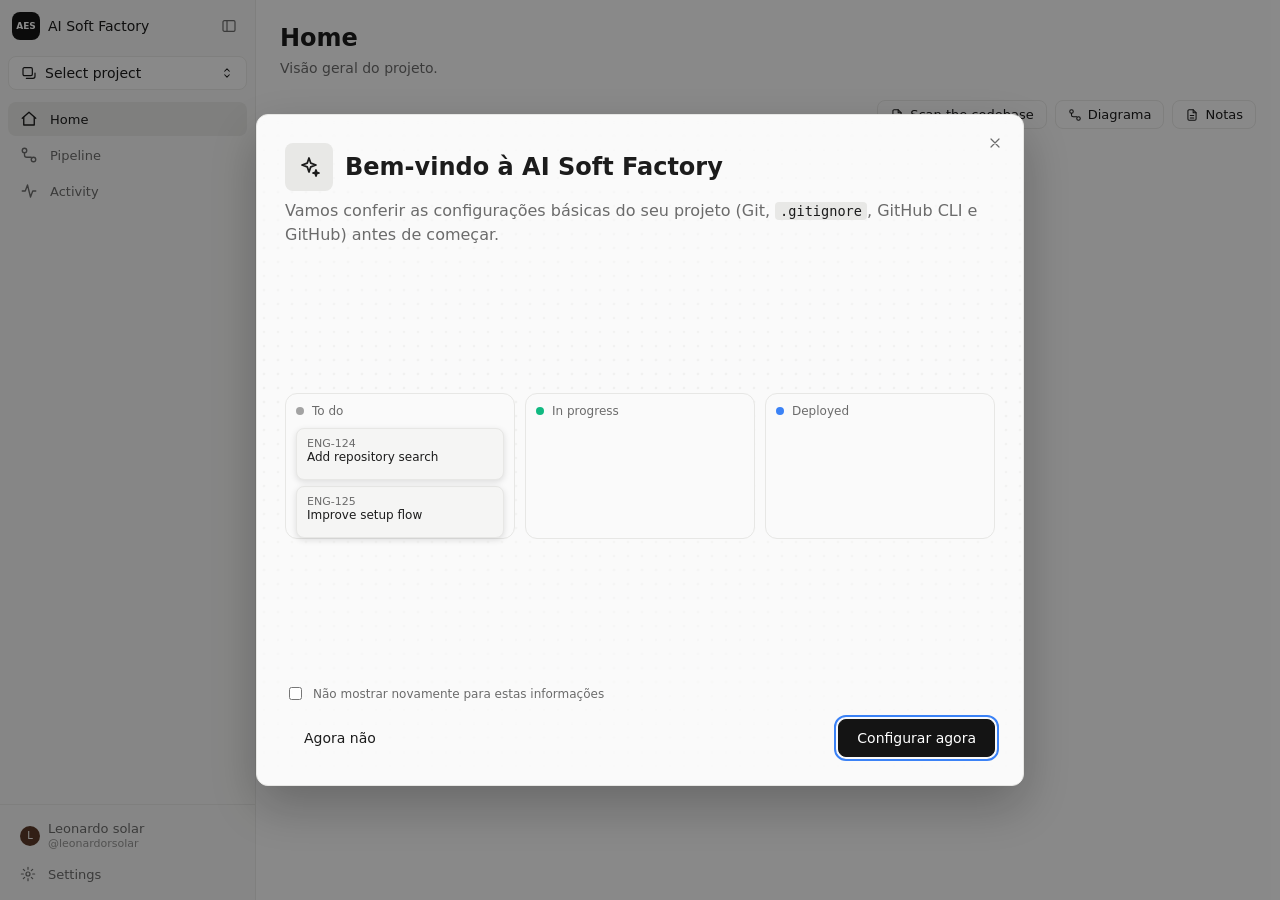
==== index.html @ b83cae45 "Initial commit: aes-factory-view v1 Co-Authored-By: Claude Sonnet 5.5 <noreply@anthropic.com>" ====
<!doctype html>
<html lang="pt-BR">
  <head>
    <meta charset="UTF-8" />
    <meta name="viewport" content="width=device-width, initial-scale=1" />
    <title>AI Soft Factory</title>
    <link rel="stylesheet" href="css/tokens.css" />
    <link rel="stylesheet" href="css/base.css" />
    <link rel="stylesheet" href="css/layout.css" />
    <link rel="stylesheet" href="css/sidebar.css" />
    <link rel="stylesheet" href="css/pages.css" />
    <link rel="stylesheet" href="css/onboarding.css" />
    <link rel="stylesheet" href="css/cycles.css" />
    <!-- Aplica o tema salvo antes de desenhar a página (evita piscar) -->
    <script src="js/theme.js"></script>
  </head>
  <body>
    <!-- Ícones: definidos uma vez aqui e usados com <use href="#i-nome"> -->
    <svg width="0" height="0" style="position:absolute" aria-hidden="true">
      <defs>
        <symbol id="i-home" viewBox="0 0 24 24"><path d="M3 11l9-8 9 8"/><path d="M5 10v10h14V10"/></symbol>
        <symbol id="i-work" viewBox="0 0 24 24"><rect x="3" y="3" width="7" height="7" rx="1"/><rect x="14" y="3" width="7" height="7" rx="1"/><rect x="3" y="14" width="7" height="7" rx="1"/><rect x="14" y="14" width="7" height="7" rx="1"/></symbol>
        <symbol id="i-supervisor" viewBox="0 0 24 24"><path d="M12 3l8 3v6c0 5-3.5 8-8 9-4.5-1-8-4-8-9V6z"/><path d="M9 12l2 2 4-4"/></symbol>
        <symbol id="i-pipeline" viewBox="0 0 24 24"><circle cx="6" cy="6" r="3"/><circle cx="18" cy="18" r="3"/><path d="M6 9v3a3 3 0 003 3h6"/></symbol>
        <symbol id="i-activity" viewBox="0 0 24 24"><path d="M3 12h4l3-8 4 16 3-8h4"/></symbol>
        <symbol id="i-status" viewBox="0 0 24 24"><rect x="3" y="4" width="18" height="7" rx="2"/><rect x="3" y="13" width="18" height="7" rx="2"/></symbol>
        <symbol id="i-settings" viewBox="0 0 24 24"><circle cx="12" cy="12" r="3"/><path d="M12 2v3M12 19v3M2 12h3M19 12h3M5 5l2 2M17 17l2 2M19 5l-2 2M7 17l-2 2"/></symbol>
        <symbol id="i-monitor" viewBox="0 0 24 24"><rect x="3" y="4" width="18" height="12" rx="2"/><path d="M8 20h8M12 16v4"/></symbol>
        <symbol id="i-sun" viewBox="0 0 24 24"><circle cx="12" cy="12" r="4"/><path d="M12 2v2M12 20v2M2 12h2M20 12h2M5 5l1.5 1.5M17.5 17.5L19 19M19 5l-1.5 1.5M6.5 17.5L5 19"/></symbol>
        <symbol id="i-moon" viewBox="0 0 24 24"><path d="M21 12.8A9 9 0 1111.2 3a7 7 0 009.8 9.8z"/></symbol>
        <symbol id="i-chevron" viewBox="0 0 24 24"><path d="M6 9l6 6 6-6"/></symbol>
        <symbol id="i-updown" viewBox="0 0 24 24"><path d="M8 9l4-4 4 4"/><path d="M8 15l4 4 4-4"/></symbol>
        <symbol id="i-panel" viewBox="0 0 24 24"><rect x="3" y="4" width="18" height="16" rx="2"/><path d="M9 4v16"/></symbol>
        <symbol id="i-project" viewBox="0 0 24 24"><rect x="3" y="4" width="14" height="12" rx="2"/><path d="M8 20h10a3 3 0 003-3v-5"/></symbol>
        <symbol id="i-sparkles" viewBox="0 0 24 24"><path d="M12 3l1.8 5.2L19 10l-5.2 1.8L12 17l-1.8-5.2L5 10l5.2-1.8z"/><path d="M19 15l.7 2.3L22 18l-2.3.7L19 21l-.7-2.3L16 18l2.3-.7z"/></symbol>
        <symbol id="i-branch" viewBox="0 0 24 24"><circle cx="6" cy="5" r="2.5"/><circle cx="6" cy="19" r="2.5"/><circle cx="18" cy="8" r="2.5"/><path d="M6 7.5v9M18 10.5c0 4-6 3-12 6"/></symbol>
        <symbol id="i-file" viewBox="0 0 24 24"><path d="M14 3H7a2 2 0 00-2 2v14a2 2 0 002 2h10a2 2 0 002-2V8z"/><path d="M14 3v5h5M9 13h6M9 17h6"/></symbol>
        <symbol id="i-github" viewBox="0 0 24 24"><path d="M9 19c-4 1.5-4-2-6-2.5m12 5v-3.5c0-1 .1-1.4-.5-2 2.8-.3 5.5-1.4 5.5-6a4.6 4.6 0 00-1.3-3.2 4.2 4.2 0 00-.1-3.2s-1.1-.3-3.5 1.3a12.3 12.3 0 00-6.2 0C6.5 2.8 5.4 3.1 5.4 3.1a4.2 4.2 0 00-.1 3.2A4.6 4.6 0 004 9.5c0 4.6 2.7 5.7 5.5 6-.6.6-.6 1.2-.5 2V21"/></symbol>
        <symbol id="i-upload" viewBox="0 0 24 24"><path d="M12 16V4M7 9l5-5 5 5"/><path d="M5 16v3a1 1 0 001 1h12a1 1 0 001-1v-3"/></symbol>
        <symbol id="i-copy" viewBox="0 0 24 24"><rect x="9" y="9" width="11" height="11" rx="2"/><path d="M5 15V6a2 2 0 012-2h9"/></symbol>
        <symbol id="i-check" viewBox="0 0 24 24"><path d="M5 12.5l4.5 4.5L19 7.5"/></symbol>
        <symbol id="i-x" viewBox="0 0 24 24"><path d="M6 6l12 12M18 6L6 18"/></symbol>
        <symbol id="i-terminal" viewBox="0 0 24 24"><path d="M5 8l4 4-4 4M12 17h7"/></symbol>
      </defs>
    </svg>

    <div class="app" id="app">
      <!-- ===== SIDEBAR ===== -->
      <aside class="sidebar" aria-label="Navegação principal">
        <div class="sidebar__header">
          <div class="brand">
            <span class="brand__logo">AES</span>
            <span>AI Soft Factory</span>
          </div>
          <button class="icon-btn" id="btn-collapse" aria-label="Recolher menu">
            <svg class="icon" width="16" height="16"><use href="#i-panel" /></svg>
          </button>
        </div>

        <button class="project-switcher" id="project-switcher" aria-label="Selecionar pasta do projeto" title="Select project folder">
          <span class="project-switcher__label">
            <svg class="icon" width="16" height="16"><use href="#i-project" /></svg>
            <span data-project-label>Select project</span>
          </span>
          <svg class="icon" width="14" height="14"><use href="#i-updown" /></svg>
        </button>

        <nav class="nav">
          <ul>
            <li>
              <a class="nav__item" href="#/" data-link>
                <svg class="icon" width="18" height="18"><use href="#i-home" /></svg>
                <span>Home</span>
              </a>
            </li>
            <li>
              <a class="nav__item" href="#/pipeline" data-link>
                <svg class="icon" width="18" height="18"><use href="#i-pipeline" /></svg>
                <span>Pipeline</span>
              </a>
            </li>
            <li>
              <a class="nav__item" href="#/activity" data-link>
                <svg class="icon" width="18" height="18"><use href="#i-activity" /></svg>
                <span>Activity</span>
              </a>
            </li>
          </ul>
        </nav>

        <div class="sidebar__footer">
          <div class="user">
            <span class="user__avatar" data-user-avatar>L</span>
            <div>
              <div class="user__name" data-user-name>Leonardo solar</div>
              <div class="user__handle" data-user-handle>@leonardorsolar</div>
            </div>
          </div>
          <a class="nav__item" href="#/settings" data-link>
            <svg class="icon" width="16" height="16"><use href="#i-settings" /></svg>
            <span>Settings</span>
          </a>
        </div>
      </aside>

      <!-- ===== CONTEÚDO: cada <section> é uma página; o JS só mostra a da URL ===== -->
      <main class="content" id="view">
        <section class="page" data-page="/" data-title="Home">
          <h1 class="page__title">Home</h1>
          <p class="page__subtitle">Visão geral do projeto.</p>
          <div class="home-actions">
            <a class="btn btn--icon" href="#/project" data-link-nav>
              <svg class="icon" width="14" height="14"><use href="#i-file" /></svg>
              Scan the codebase
            </a>
            <a class="btn btn--icon" href="#/diagram" data-link-nav>
              <svg class="icon" width="14" height="14"><use href="#i-pipeline" /></svg>
              Diagrama
            </a>
            <a class="btn btn--icon" href="#/notes" data-link-nav>
              <svg class="icon" width="14" height="14"><use href="#i-file" /></svg>
              Notas
            </a>
          </div>
        </section>

        <!-- ===== Scan the codebase ===== -->
        <section class="page page--narrow" data-page="/project" data-title="Projeto" hidden>
          <h1 class="page__title">Projeto</h1>
          <p class="page__subtitle">Informações, relatório do scan e onboarding do projeto.</p>

          <!-- 1. Informações do Projeto -->
          <div class="panel">
            <h2 class="panel__title">1. Informações do Projeto</h2>
            <div class="setting">
              <div>
                <div class="setting__name" data-scan-name>Nenhum projeto selecionado</div>
                <div class="setting__desc" data-scan-info>Selecione a pasta do projeto no menu lateral.</div>
              </div>
              <span class="badge" data-scan-status>Inativo</span>
            </div>
          </div>

          <!-- Baixar skill + como usar -->
          <div class="panel">
            <div class="panel__head">
              <h2 class="panel__title">Skill do scan</h2>
              <button class="btn btn--primary" data-skills-install>Baixar skill</button>
            </div>
            <p class="page__subtitle" data-skills-status>Selecione um projeto para ver o status.</p>
            <p class="gh-error" data-skills-error hidden></p>
            <div class="scan-empty">
              Depois de baixar, abra o projeto no <strong>Claude Code</strong> e rode:
              <div class="cmd-list" data-skills-cmds></div>
              O relatório abaixo é atualizado sozinho quando os arquivos aparecerem em <code>.aes/project/</code>.
            </div>
          </div>

          <!-- 2. Relatório do Scan (simplificado) -->
          <div class="panel">
            <div class="panel__head">
              <h2 class="panel__title">2. Relatório do Scan</h2>
              <button class="btn" data-scan-refresh>Atualizar</button>
            </div>
            <p class="gh-error" data-scan-error hidden></p>
            <div data-scan-report></div>
          </div>

          <!-- 3. DevMentor Professor -->
          <div class="panel">
            <h2 class="panel__title">3. DevMentor Professor</h2>
            <p class="page__subtitle">Aulas práticas hands-on — cole o prompt em qualquer LLM com acesso ao projeto para começar.</p>
            <div data-devmentor></div>
          </div>
        </section>

        <section class="page" data-page="/diagram" data-title="Diagrama" hidden>
          <h1 class="page__title">Diagrama</h1>
          <p class="page__subtitle">Boards Excalidraw do projeto, salvos em <code>.aes/diagrams</code>.</p>
          <div class="dcard">
            <div class="dcard__head">
              <h2 class="dcard__title">Diagramas</h2>
              <button class="btn btn--icon" data-diagram-pick>
                <svg class="icon" width="14" height="14" viewBox="0 0 24 24" fill="none" stroke="currentColor" stroke-width="2" stroke-linecap="round"><circle cx="11" cy="11" r="7"/><path d="M21 21l-4.3-4.3"/></svg>
                Selecionar diagrama existente
              </button>
            </div>
            <div class="dcard__body">
              <p class="gh-error" data-diagram-error hidden></p>
              <div class="diagram-grid" data-diagram-list></div>
            </div>
          </div>
        </section>

        <section class="page" data-page="/notes" data-title="Notas" hidden>
          <h1 class="page__title">Notas</h1>
          <p class="page__subtitle">Notas em Markdown do projeto, salvas em <code>.aes/notes</code>.</p>
          <p class="gh-error" data-notes-error hidden></p>
          <div class="notes">
            <aside class="notes__side">
              <div class="notes__new"><button class="btn btn--primary" data-notes-new>+ Nova nota</button></div>
              <div class="notes__list" data-notes-list></div>
            </aside>
            <div class="notes__editor" data-notes-editor></div>
          </div>
        </section>

        <!-- ===== Pipeline: ciclos em colunas e cards (js/cycles.js) ===== -->
        <section class="page page--cycles" data-page="/pipeline" data-title="Pipeline" hidden>
          <div class="cy" data-cycles></div>
        </section>

        <section class="page page--activity" data-page="/activity" data-title="Activity" hidden>
          <div class="activity-head">
            <svg class="icon" width="16" height="16"><use href="#i-activity" /></svg>
            <h1>Activity</h1>
          </div>
          <p class="activity-sub">Tudo que a Factory fez, do mais recente ao mais antigo.</p>
          <div class="activity" data-activity-feed></div>
        </section>

        <section class="page page--narrow" data-page="/settings" data-title="Preferences" hidden>
          <h1 class="page__title">Preferences</h1>

          <h2 class="section-title">General <span class="badge">Personal</span></h2>
          <p class="page__subtitle">Stored in this browser.</p>

          <div class="setting">
            <div>
              <div class="setting__name">Theme</div>
              <div class="setting__desc">Color scheme for the interface</div>
            </div>
            <div class="segmented" role="group" aria-label="Theme">
              <button data-theme-option="system" aria-label="System" title="System">
                <svg class="icon" width="16" height="16"><use href="#i-monitor" /></svg>
              </button>
              <button data-theme-option="light" aria-label="Light" title="Light">
                <svg class="icon" width="16" height="16"><use href="#i-sun" /></svg>
              </button>
              <button data-theme-option="dark" aria-label="Dark" title="Dark">
                <svg class="icon" width="16" height="16"><use href="#i-moon" /></svg>
              </button>
            </div>
          </div>

          <h2 class="section-title">GitHub</h2>
          <p class="page__subtitle">Connect your GitHub account.</p>

          <div class="setting setting--pill">
            <div class="gh-user">
              <span class="gh-avatar" data-gh-avatar>?</span>
              <div>
                <div class="setting__name" data-gh-name>Not connected</div>
                <div class="setting__desc" data-gh-login>Add a personal access token to connect</div>
              </div>
            </div>
            <div class="gh-actions">
              <button class="btn" data-gh-change>Connect</button>
              <button class="btn btn--ghost" data-gh-disconnect hidden>Disconnect</button>
            </div>
          </div>

          <form class="gh-form" id="gh-form" hidden>
            <label for="gh-token">Personal access token</label>
            <input id="gh-token" type="password" autocomplete="off" spellcheck="false" placeholder="github_pat_..." />
            <p class="gh-hint">
              Create one at
              <a href="https://github.com/settings/personal-access-tokens/new" target="_blank" rel="noopener">github.com/settings/personal-access-tokens</a>.
              No extra permissions are needed just to read your profile. The token is stored only in this browser.
            </p>
            <p class="gh-error" role="alert" hidden></p>
            <div class="gh-actions">
              <button class="btn btn--primary" type="submit">Save</button>
              <button class="btn" type="button" data-gh-cancel>Cancel</button>
            </div>
          </form>

          <h2 class="section-title">Select your project</h2>
          <p class="page__subtitle">Factory: choose the folder of the project you want to work on.</p>

          <div class="setting">
            <div>
              <div class="setting__name" data-project-name>No folder selected</div>
              <div class="setting__desc" data-project-info>Pick the root folder of your project</div>
            </div>
            <div class="gh-actions">
              <button class="btn" data-project-select>Select project folder</button>
              <button class="btn btn--ghost" data-project-clear hidden>Remove</button>
            </div>
          </div>
          <p class="gh-error" data-project-error hidden></p>
        </section>
      </main>
    </div>

    <script src="js/sidebar.js"></script>
    <script src="js/activity.js"></script>
    <script src="js/router.js"></script>
    <script src="js/github.js"></script>
    <script src="js/project.js"></script>
    <script src="js/onboarding.js"></script>
    <script src="js/devmentor-prompts.js"></script>
    <script src="js/skills-bundle.js"></script>
    <script src="js/markdown.js"></script>
    <script src="js/scan.js"></script>
    <script src="js/diagram.js"></script>
    <script src="js/notes.js"></script>
    <script src="js/cycle-md.js"></script>
    <script src="js/cycles.js"></script>
  </body>
</html>
---- css/tokens.css ----
/* Design tokens: única fonte de verdade para cores, espaçamento e tipografia. */
:root {
  --color-bg: #fafafa;
  --color-surface: #f5f5f4;
  --color-border: #e7e7e5;
  --color-text: #1c1c1c;
  --color-text-muted: #6b6b6b;
  --color-active: #e8e8e6;
  --color-hover: #efefed;
  --color-brand: #141414;
  --color-brand-text: #ffffff;
  --color-focus: #3b82f6;

  --font-sans: "Inter", system-ui, -apple-system, "Segoe UI", Roboto, sans-serif;
  --text-xs: 11px;
  --text-sm: 13px;
  --text-md: 14px;
  --text-xl: 24px;

  --space-1: 4px;
  --space-2: 8px;
  --space-3: 12px;
  --space-4: 16px;
  --space-6: 24px;

  --radius-sm: 6px;
  --radius-md: 8px;
  --radius-lg: 12px;

  --sidebar-width: 256px;
  --sidebar-width-collapsed: 56px;
  --transition: 150ms ease;
}

@media (prefers-color-scheme: dark) {
  :root:not([data-theme="light"]) {
    --color-bg: #141414;
    --color-surface: #1a1a1a;
    --color-border: #2a2a2a;
    --color-text: #ededed;
    --color-text-muted: #9a9a9a;
    --color-active: #2a2a2a;
    --color-hover: #222;
    --color-brand: #ededed;
    --color-brand-text: #141414;
  }
}
:root[data-theme="dark"] {
  --color-bg: #141414;
  --color-surface: #1a1a1a;
  --color-border: #2a2a2a;
  --color-text: #ededed;
  --color-text-muted: #9a9a9a;
  --color-active: #2a2a2a;
  --color-hover: #222;
  --color-brand: #ededed;
  --color-brand-text: #141414;
}
---- css/base.css ----
*,
*::before,
*::after { box-sizing: border-box; }

html, body { height: 100%; margin: 0; }

body {
  font-family: var(--font-sans);
  font-size: var(--text-md);
  color: var(--color-text);
  background: var(--color-bg);
  -webkit-font-smoothing: antialiased;
}

button { font: inherit; color: inherit; background: none; border: 0; cursor: pointer; padding: 0; }
a { color: inherit; text-decoration: none; }
ul { list-style: none; margin: 0; padding: 0; }
h1, h2, h3, p { margin: 0; }
svg { flex-shrink: 0; }

:focus-visible { outline: 2px solid var(--color-focus); outline-offset: 2px; }

.sr-only {
  position: absolute; width: 1px; height: 1px; overflow: hidden;
  clip: rect(0 0 0 0); white-space: nowrap;
}

[hidden] { display: none !important; }

.icon { fill: none; stroke: currentColor; stroke-width: 1.8; stroke-linecap: round; stroke-linejoin: round; }
---- css/layout.css ----
.app {
  display: grid;
  grid-template-columns: var(--sidebar-width) 1fr;
  height: 100vh;
  transition: grid-template-columns var(--transition);
}
.app.is-collapsed { grid-template-columns: var(--sidebar-width-collapsed) 1fr; }

.content {
  overflow-y: auto;
  padding: var(--space-6);
  outline: none;
}

@media (max-width: 768px) {
  .app { grid-template-columns: 1fr; }
  .sidebar {
    position: fixed; inset: 0 auto 0 0; width: var(--sidebar-width);
    z-index: 10; transform: translateX(-100%); transition: transform var(--transition);
  }
  .app:not(.is-collapsed) .sidebar { transform: none; }
  .app.is-collapsed { grid-template-columns: 1fr; }
}
---- css/sidebar.css ----
.sidebar {
  display: flex;
  flex-direction: column;
  background: var(--color-surface);
  border-right: 1px solid var(--color-border);
  overflow: hidden;
  min-width: 0;
}

.sidebar__header {
  display: flex; align-items: center; justify-content: space-between;
  padding: var(--space-3) var(--space-3) var(--space-2);
}
.brand { display: flex; align-items: center; gap: var(--space-2); font-weight: 500; white-space: nowrap; }
.brand__logo {
  display: grid; place-items: center; width: 28px; height: 28px;
  border-radius: var(--radius-md); background: var(--color-brand); color: var(--color-brand-text);
  font-size: 9px; font-weight: 700;
}

.icon-btn {
  display: grid; place-items: center; width: 28px; height: 28px;
  border-radius: var(--radius-sm); color: var(--color-text-muted);
}
.icon-btn:hover { background: var(--color-hover); }

.project-switcher {
  display: flex; align-items: center; justify-content: space-between; gap: var(--space-2);
  margin: var(--space-2) var(--space-2) var(--space-3);
  padding: var(--space-2) var(--space-3);
  border: 1px solid var(--color-border); border-radius: var(--radius-md);
  background: var(--color-bg); width: calc(100% - 16px);
}
.project-switcher__label { display: flex; align-items: center; gap: var(--space-2); }

.nav { flex: 1; padding: 0 var(--space-2); overflow-y: auto; }
.nav__item {
  display: flex; align-items: center; gap: var(--space-3); width: 100%;
  padding: var(--space-2) var(--space-3); margin-bottom: 2px;
  border-radius: var(--radius-md); color: var(--color-text-muted); font-size: var(--text-sm);
  transition: background var(--transition);
}
.nav__item:hover { background: var(--color-hover); }
.nav__item.is-active { background: var(--color-active); color: var(--color-text); }
.nav__chevron { margin-left: auto; transition: transform var(--transition); }
.nav__group.is-open > .nav__item .nav__chevron { transform: rotate(180deg); }
.nav__sub { display: none; padding-left: var(--space-6); }
.nav__group.is-open > .nav__sub { display: block; }

.sidebar__footer { border-top: 1px solid var(--color-border); padding: var(--space-2); }
.user { display: flex; align-items: center; gap: var(--space-2); padding: var(--space-2) var(--space-3); }
.user__avatar {
  width: 20px; height: 20px; border-radius: 50%; background: #5b3a29; color: #fff;
  display: grid; place-items: center; font-size: 10px;
}
.user__name { font-size: var(--text-sm); color: var(--color-text-muted); line-height: 1.2; }
.user__handle { font-size: var(--text-xs); color: var(--color-text-muted); opacity: .7; }

/* ===== Sidebar recolhida: faixa estreita só com ícones ===== */
.app.is-collapsed .brand,
.app.is-collapsed .nav__item > span,
.app.is-collapsed .nav__chevron,
.app.is-collapsed .nav__sub,
.app.is-collapsed .project-switcher__label > span,
.app.is-collapsed .project-switcher > .icon,
.app.is-collapsed .user > div { display: none; }

.app.is-collapsed .sidebar__header { justify-content: center; padding-inline: 0; }

.app.is-collapsed .project-switcher {
  justify-content: center; width: 40px; margin-inline: auto; padding: var(--space-2) 0;
}
.app.is-collapsed .nav { padding-inline: var(--space-2); }
.app.is-collapsed .nav__item { justify-content: center; padding-inline: 0; }
.app.is-collapsed .user { justify-content: center; padding-inline: 0; }
---- css/pages.css ----
.page__title { font-size: var(--text-xl); font-weight: 600; margin-bottom: var(--space-2); }
.page__subtitle { color: var(--color-text-muted); margin-bottom: var(--space-6); }

.card-grid { display: grid; gap: var(--space-4); grid-template-columns: repeat(auto-fill, minmax(220px, 1fr)); }
.card {
  background: var(--color-surface); border: 1px solid var(--color-border);
  border-radius: var(--radius-lg); padding: var(--space-4);
}
.card__label { font-size: var(--text-xs); color: var(--color-text-muted); text-transform: uppercase; letter-spacing: .04em; }
.card__value { font-size: var(--text-xl); font-weight: 600; margin-top: var(--space-1); }

/* ===== Preferences ===== */
.page--narrow { max-width: 960px; margin-inline: auto; }
.section-title { font-size: 16px; font-weight: 600; display: flex; align-items: center; gap: var(--space-2); }
.badge {
  font-size: var(--text-xs); font-weight: 400; color: var(--color-text-muted);
  background: var(--color-active); padding: 2px 8px; border-radius: 999px;
}
.section-title + .page__subtitle { margin-top: var(--space-3); margin-bottom: var(--space-4); }

.setting {
  display: flex; align-items: center; justify-content: space-between; gap: var(--space-4);
  background: var(--color-bg); border: 1px solid var(--color-border);
  border-radius: var(--radius-lg); padding: var(--space-4);
}
.setting__name { font-weight: 600; font-size: var(--text-sm); }
.setting__desc { color: var(--color-text-muted); font-size: var(--text-sm); }

.segmented {
  display: flex; gap: 2px; padding: 2px;
  background: var(--color-surface); border: 1px solid var(--color-border); border-radius: var(--radius-md);
}
.segmented button {
  display: grid; place-items: center; width: 30px; height: 28px;
  border-radius: var(--radius-sm); color: var(--color-text-muted);
}
.segmented button:hover { background: var(--color-hover); }
.segmented button.is-active { background: var(--color-bg); color: var(--color-text); box-shadow: 0 0 0 1px var(--color-border); }

/* ===== GitHub ===== */
.setting ~ .section-title { margin-top: var(--space-6); }
.setting--pill { border-radius: 999px; padding: var(--space-2) var(--space-4) var(--space-2) var(--space-2); }
.gh-user { display: flex; align-items: center; gap: var(--space-3); }
.gh-avatar {
  width: 32px; height: 32px; border-radius: 50%; overflow: hidden; flex-shrink: 0;
  background: var(--color-active); color: var(--color-text-muted);
  display: grid; place-items: center; font-size: var(--text-sm);
}
.gh-avatar img, .user__avatar img { width: 100%; height: 100%; object-fit: cover; }
.gh-actions { display: flex; gap: var(--space-2); }

.btn {
  padding: 6px 12px; border-radius: var(--radius-md); font-size: var(--text-sm);
  border: 1px solid var(--color-border); background: var(--color-bg);
}
.btn:hover { background: var(--color-hover); }
.btn--ghost { border-color: transparent; background: none; color: var(--color-text-muted); }
.btn--primary { background: var(--color-brand); color: var(--color-brand-text); border-color: var(--color-brand); }
.btn--primary:hover { background: var(--color-brand); opacity: .9; }
.btn:disabled { opacity: .5; cursor: default; }

.gh-form {
  display: grid; gap: var(--space-2); margin-top: var(--space-3);
  background: var(--color-bg); border: 1px solid var(--color-border);
  border-radius: var(--radius-lg); padding: var(--space-4);
}
.gh-form label { font-size: var(--text-sm); font-weight: 600; }
.gh-form input {
  font: inherit; padding: 8px 12px; border-radius: var(--radius-md);
  border: 1px solid var(--color-border); background: var(--color-surface); color: var(--color-text);
}
.gh-hint { font-size: var(--text-xs); color: var(--color-text-muted); }
.gh-hint a { text-decoration: underline; }
.gh-error { font-size: var(--text-sm); color: #dc2626; }

/* ===== Scan the codebase ===== */
.home-actions { margin-bottom: var(--space-4); display: flex; gap: var(--space-2); justify-content: flex-end; }
.btn--icon { display: inline-flex; align-items: center; gap: 6px; }
.panel { margin-bottom: var(--space-6); }
.panel__head { display: flex; align-items: center; justify-content: space-between; margin-bottom: var(--space-3); }
.panel__title { font-size: var(--text-xs); font-weight: 600; text-transform: uppercase; letter-spacing: .04em; color: var(--color-text-muted); margin-bottom: var(--space-3); }
.panel__head .panel__title { margin-bottom: 0; }

.scan-summary { display: grid; gap: var(--space-2); grid-template-columns: repeat(auto-fill, minmax(180px, 1fr)); margin-bottom: var(--space-3); }
.scan-file { display: flex; align-items: center; justify-content: space-between; gap: var(--space-2);
  background: var(--color-bg); border: 1px solid var(--color-border); border-radius: var(--radius-md);
  padding: var(--space-2) var(--space-3); font-size: var(--text-sm); }
.scan-file--missing { color: var(--color-text-muted); }
.scan-meta { color: var(--color-text-muted); font-size: var(--text-sm); margin-bottom: var(--space-3); }
.scan-empty { background: var(--color-bg); border: 1px dashed var(--color-border); border-radius: var(--radius-lg);
  padding: var(--space-4); font-size: var(--text-sm); color: var(--color-text-muted); }
.scan-empty ol { margin: var(--space-2) 0 0 var(--space-4); }

.fold { background: var(--color-bg); border: 1px solid var(--color-border); border-radius: var(--radius-lg); margin-bottom: var(--space-2); }
.fold > summary { cursor: pointer; padding: var(--space-3) var(--space-4); font-size: var(--text-sm); font-weight: 600; list-style: none; }
.fold > summary::-webkit-details-marker { display: none; }
.fold > summary small { display: block; font-weight: 400; color: var(--color-text-muted); font-size: var(--text-xs); }
.fold__body { border-top: 1px solid var(--color-border); padding: var(--space-3) var(--space-4); display: grid; gap: var(--space-2); }
.fold__body pre { white-space: pre-wrap; font: 12px/1.5 ui-monospace, Menlo, monospace; max-height: 320px; overflow-y: auto;
  background: var(--color-surface); border: 1px solid var(--color-border); border-radius: var(--radius-md); padding: var(--space-3); }
.fold__body p { font-size: var(--text-xs); color: var(--color-text-muted); }

.cmd-list { display: grid; gap: var(--space-2); margin: var(--space-2) 0; }
.cmd { display: flex; align-items: center; justify-content: space-between; gap: var(--space-2);
  background: var(--color-surface); border: 1px solid var(--color-border); border-radius: var(--radius-md); padding: 4px 4px 4px var(--space-3); }
.cmd code { font: 12px ui-monospace, Menlo, monospace; color: var(--color-text); }
.scan-empty code { font: 12px ui-monospace, Menlo, monospace; }

/* ===== Markdown renderizado (relatório do scan) ===== */
.md { font-size: var(--text-sm); line-height: 1.6; max-height: 520px; overflow-y: auto; }
.md h1, .md h2, .md h3, .md h4 { margin: var(--space-4) 0 var(--space-2); font-weight: 600; line-height: 1.3; }
.md h1 { font-size: 20px; } .md h2 { font-size: 16px; } .md h3 { font-size: var(--text-md); } .md h4 { font-size: var(--text-sm); }
.md > :first-child { margin-top: 0; }
.md p, .md ul, .md ol, .md blockquote, .md table, .md pre { margin: 0 0 var(--space-3); }
.md ul, .md ol { padding-left: var(--space-6); } .md ul { list-style: disc; } .md ol { list-style: decimal; }
.md li + li { margin-top: 2px; }
.md a { text-decoration: underline; }
.md hr { border: 0; border-top: 1px solid var(--color-border); margin: var(--space-4) 0; }
.md blockquote { border-left: 3px solid var(--color-border); padding-left: var(--space-3); color: var(--color-text-muted); }
.md code { font: 12px ui-monospace, Menlo, monospace; background: var(--color-active); padding: 1px 5px; border-radius: var(--radius-sm); }
.md pre, .fold__body .md pre { max-height: none; }
.md pre code { background: none; padding: 0; }
.md table { border-collapse: collapse; display: block; overflow-x: auto; }
.md th, .md td { border: 1px solid var(--color-border); padding: 4px 10px; text-align: left; vertical-align: top; }
.md th { background: var(--color-surface); font-weight: 600; }
.md details { border: 1px solid var(--color-border); border-radius: var(--radius-md); padding: var(--space-2) var(--space-3); margin-bottom: var(--space-2); }
.md summary { cursor: pointer; font-weight: 500; }
.md .md__mermaid.is-rendered { background: var(--color-bg); text-align: center; overflow-x: auto; }
.md .md__mermaid.is-rendered svg { max-width: 100%; height: auto; }

/* ===== Abas do relatório ===== */
.tabs { display: flex; gap: 2px; flex-wrap: wrap; border-bottom: 1px solid var(--color-border); margin-bottom: var(--space-3); }
.tab { padding: 8px 12px; font-size: var(--text-sm); color: var(--color-text-muted); border-bottom: 2px solid transparent; margin-bottom: -1px; }
.tab:hover { color: var(--color-text); }
.tab.is-active { color: var(--color-text); font-weight: 600; border-bottom-color: var(--color-brand); }
.tabs__panel > pre { white-space: pre-wrap; font: 12px/1.5 ui-monospace, Menlo, monospace; }
.tabs__panel .md { max-height: 560px; }

/* ===== Aba Diagramas / modal do Excalidraw ===== */
.diagram-card { display: flex; align-items: center; justify-content: space-between; gap: var(--space-3);
  background: var(--color-surface); border: 1px solid var(--color-border); border-radius: var(--radius-md);
  padding: var(--space-3); margin-bottom: var(--space-2); font-size: var(--text-sm); }
.diagram-card p { color: var(--color-text-muted); font-size: var(--text-xs); margin-top: 2px; }
.diagram-title { font-size: var(--text-xs); text-transform: uppercase; letter-spacing: .04em; color: var(--color-text-muted); margin: var(--space-4) 0 var(--space-2); }
dialog.board { width: min(1200px, 96vw); height: 90vh; padding: 0; border: 1px solid var(--color-border); border-radius: var(--radius-lg);
  background: var(--color-bg); color: var(--color-text); flex-direction: column; overflow: hidden; }
dialog.board[open] { display: flex; }
dialog.board::backdrop { background: rgba(0, 0, 0, .5); }
.board__head { display: flex; align-items: center; gap: var(--space-3); padding: var(--space-2) var(--space-4); border-bottom: 1px solid var(--color-border); }
.board__head strong { flex: 1; }
.board__status { font-size: var(--text-xs); color: var(--color-text-muted); }
.board__frame { flex: 1; width: 100%; border: 0; background: #fff; }

/* ===== Botão Expandir + modal de leitura ===== */
.tabs__expand { margin-left: auto; align-self: center; }
.reader__body { flex: 1; overflow-y: auto; padding: var(--space-4) var(--space-6); }
.reader__body .md { max-height: none; max-width: 960px; margin-inline: auto; font-size: var(--text-md); }
.reader__body > pre { white-space: pre-wrap; font: 13px/1.6 ui-monospace, Menlo, monospace; }
.reader__body .diagrams { max-width: 960px; margin-inline: auto; }
.reader__body .diagrams .md { max-height: none; }

/* ===== Página Diagrama ===== */
.diagram-grid { display: grid; gap: var(--space-3); grid-template-columns: repeat(auto-fill, minmax(260px, 1fr)); }
.dcard__empty { grid-column: 1 / -1; display: flex; flex-direction: column; align-items: flex-start; gap: var(--space-3); }
.diagram-tile { display: flex; align-items: center; gap: var(--space-3); text-align: left; cursor: pointer; font: inherit; color: inherit;
  background: var(--color-surface); border: 1px solid var(--color-border); border-radius: var(--radius-lg); padding: var(--space-3) var(--space-4);
  transition: transform .15s, box-shadow .15s; }
.diagram-tile:hover { transform: translateY(-2px); box-shadow: 0 4px 12px rgba(0, 0, 0, .12); }
.diagram-tile--new { border-style: dashed; }
.diagram-tile__icon { flex: none; width: 36px; height: 36px; display: grid; place-items: center; border-radius: var(--radius-md);
  background: var(--color-hover); font-size: 18px; }
.diagram-tile__text { display: flex; flex-direction: column; min-width: 0; font-size: var(--text-sm); }
.diagram-tile__text small { color: var(--color-text-muted); font-size: var(--text-xs); }
dialog.board--small { width: min(420px, 94vw); height: auto; }
.create-form { display: flex; flex-direction: column; gap: var(--space-2); padding: var(--space-4); }
.create-form__input { padding: 8px 10px; border: 1px solid var(--color-border); border-radius: var(--radius-md); background: var(--color-surface); color: inherit; font: inherit; }
.create-form__row { display: flex; justify-content: flex-end; gap: var(--space-2); margin-top: var(--space-2); }

.dcard { background: var(--color-bg); border: 1px solid var(--color-border); border-radius: var(--radius-lg); margin-bottom: var(--space-6); overflow: hidden; }
.dcard__head { display: flex; align-items: center; justify-content: space-between; gap: var(--space-3); padding: var(--space-3) var(--space-4); border-bottom: 1px solid var(--color-border); }
.dcard__title { font-size: var(--text-md); font-weight: 600; }
.dcard__body { padding: var(--space-4); }
.dcard__hint { color: var(--color-text-muted); font-size: var(--text-xs); margin-bottom: var(--space-3); }
.dcard__hint code { font: 12px ui-monospace, Menlo, monospace; }
.diagram-tile--new .diagram-tile__icon { background: var(--color-active); }
dialog.board--picker { width: min(520px, 94vw); max-height: 80vh; height: auto; padding: var(--space-4); border-radius: var(--radius-lg); }
.picker__head { display: flex; align-items: center; justify-content: space-between; margin-bottom: var(--space-3); font-size: var(--text-md); }
.picker__list { list-style: none; margin: 0; padding: 0; overflow-y: auto; max-height: 60vh; border: 1px solid var(--color-border); border-radius: var(--radius-md); }
.picker__list li + li { border-top: 1px solid var(--color-border); }
.picker__item { display: flex; align-items: center; gap: var(--space-3); width: 100%; padding: var(--space-3); background: none; border: 0; color: inherit; font: inherit; text-align: left; cursor: pointer; }
.picker__item:hover { background: var(--color-hover); }
.picker__empty { padding: var(--space-4); color: var(--color-text-muted); font-size: var(--text-sm); }

/* Modal compacto (Criar diagrama / Selecionar diagrama) */
dialog.modal { position: relative; width: min(512px, calc(100vw - 32px)); height: fit-content; max-height: 85vh; margin: auto; padding: var(--space-6);
  border: 1px solid var(--color-border); border-radius: var(--radius-lg); background: var(--color-bg); color: var(--color-text); box-shadow: 0 10px 30px rgba(0, 0, 0, .25); }
dialog.modal::backdrop { background: rgba(0, 0, 0, .6); }
.modal__close { position: absolute; top: var(--space-4); right: var(--space-4); background: none; border: 0; color: var(--color-text-muted); cursor: pointer; font-size: 14px; }
.modal__close:hover { color: var(--color-text); }
.modal__form { display: flex; flex-direction: column; gap: var(--space-2); }
.modal__title { font-size: 18px; font-weight: 600; margin-bottom: var(--space-2); }
.modal__form label { font-size: var(--text-sm); font-weight: 500; margin-top: var(--space-2); }
.modal__input { padding: 9px 12px; border: 1px solid var(--color-border); border-radius: var(--radius-md); background: var(--color-bg); color: inherit; font: inherit; }
.modal__input:focus { outline: 2px solid var(--color-focus); outline-offset: -1px; }
.modal__hint { font-size: var(--text-xs); color: var(--color-text-muted); margin-top: var(--space-1); }
.modal__hint code { font: 12px ui-monospace, Menlo, monospace; word-break: break-all; }
.modal__row { display: flex; justify-content: flex-end; margin-top: var(--space-3); }
dialog.modal--picker { padding: var(--space-4); }

/* Visualização do diagrama em tela cheia */
dialog.board--full { width: 95vw; height: 90vh; max-width: 95vw; max-height: 90vh; margin: auto; border: 1px solid var(--color-border); border-radius: var(--radius-lg); box-shadow: 0 20px 50px rgba(0, 0, 0, .45); }
dialog.board--full::backdrop { background: rgba(0, 0, 0, .6); }

.diagram-wrap { position: relative; display: flex; }
.diagram-wrap .diagram-tile { flex: 1; min-width: 0; padding-right: 44px; }
.diagram-del { position: absolute; top: 8px; right: 8px; width: 28px; height: 28px; border: 0; border-radius: var(--radius-sm); background: none;
  cursor: pointer; opacity: 0; transition: opacity .15s, background .15s; }
.diagram-wrap:hover .diagram-del, .diagram-del:focus-visible { opacity: 1; }
.diagram-del:hover { background: rgba(220, 38, 38, .15); }
@media (hover: none) { .diagram-del { opacity: 1; } }

/* ===== Página Notas ===== */
.notes { display: flex; height: calc(100vh - 230px); min-height: 460px; border: 1px solid var(--color-border); border-radius: var(--radius-lg); overflow: hidden; background: var(--color-bg); }
.notes__side { width: 256px; flex: none; display: flex; flex-direction: column; border-right: 1px solid var(--color-border); }
.notes__new { padding: var(--space-3); border-bottom: 1px solid var(--color-border); }
.notes__new .btn { width: 100%; }
.notes__list { flex: 1; overflow-y: auto; }
.notes__empty { padding: var(--space-3); font-size: var(--text-xs); color: var(--color-text-muted); }
.note-item { display: flex; align-items: flex-start; gap: var(--space-2); padding: 10px var(--space-3); border-bottom: 1px solid var(--color-border); cursor: pointer; font-size: var(--text-sm); }
.note-item:hover, .note-item.is-active { background: var(--color-hover); }
.note-item__text { flex: 1; min-width: 0; display: flex; flex-direction: column; }
.note-item__text strong, .note-item__text small { overflow: hidden; text-overflow: ellipsis; white-space: nowrap; }
.note-item__text small { color: var(--color-text-muted); font-size: var(--text-xs); }
.note-item__del { background: none; border: 0; border-radius: var(--radius-sm); cursor: pointer; opacity: 0; padding: 2px 4px; }
.note-item:hover .note-item__del, .note-item__del:focus-visible { opacity: 1; }
.note-item__del:hover { background: rgba(220, 38, 38, .15); }
.notes__editor { flex: 1; min-width: 0; display: flex; flex-direction: column; overflow: hidden; }
.notes__placeholder { margin: auto; padding: var(--space-6); text-align: center; color: var(--color-text-muted); font-size: var(--text-sm); }
.note-editor__head { display: flex; align-items: center; justify-content: space-between; gap: var(--space-3); padding: 10px var(--space-4); border-bottom: 1px solid var(--color-border); }
.note-editor__titles { min-width: 0; display: flex; flex-direction: column; }
.note-editor__titles strong, .note-editor__titles small { overflow: hidden; text-overflow: ellipsis; white-space: nowrap; }
.note-editor__titles small { color: var(--color-text-muted); font-size: var(--text-xs); }
.note-editor__actions { display: flex; gap: var(--space-2); flex: none; }
.note-editor__bar { display: flex; flex-wrap: wrap; align-items: center; justify-content: space-between; gap: var(--space-2); padding: var(--space-2) var(--space-4); border-bottom: 1px solid var(--color-border); }
.md-tools { display: flex; flex-wrap: wrap; align-items: center; gap: var(--space-2); }
.md-tools__group { display: inline-flex; gap: 2px; padding-right: var(--space-2); border-right: 1px solid var(--color-border); }
.md-tools__group:last-child { border-right: 0; }
.md-tools__btn { min-width: 28px; height: 28px; border: 0; border-radius: var(--radius-sm); background: none; color: var(--color-text-muted); font: 600 12px var(--font-sans); cursor: pointer; }
.md-tools__btn:hover { background: var(--color-hover); color: var(--color-text); }
.note-editor__text { flex: 1; width: 100%; resize: none; border: 0; outline: 0; padding: var(--space-4); background: var(--color-bg); color: var(--color-text); font: 13px/1.6 ui-monospace, Menlo, monospace; }
.note-editor__view { flex: 1; overflow-y: auto; padding: var(--space-4); }
.note-editor__view .md { max-height: none; }
.note-editor__text[hidden], .note-editor__view[hidden], .md-tools[hidden] { display: none; }
@media (max-width: 720px) { .notes { flex-direction: column; height: auto; } .notes__side { width: auto; border-right: 0; border-bottom: 1px solid var(--color-border); } .notes__list { max-height: 200px; } .notes__editor { min-height: 480px; } }
.note-tabs { display: inline-flex; align-items: center; padding: 3px; gap: 4px; background: var(--color-active); border-radius: var(--radius-md); }
.note-tabs button { border: 0; background: none; color: var(--color-text-muted); font: inherit; font-size: var(--text-sm); padding: 4px 14px; border-radius: var(--radius-sm); cursor: pointer; white-space: nowrap; }
.note-tabs button.is-active { background: var(--color-bg); color: var(--color-text); box-shadow: 0 1px 2px rgba(0, 0, 0, .12); }

/* ---------- Activity: feed por dia com rail vertical (espelha activity-page/activity-rail da referência) ---------- */
.page--activity { margin: calc(-1 * var(--space-6)); }
.activity-head { display: flex; align-items: center; gap: var(--space-2); padding: 10px var(--space-4); border-bottom: 1px solid var(--color-border); color: var(--color-text-muted); }
.activity-head h1 { font-size: var(--text-md); font-weight: 500; color: var(--color-text); }
.activity-sub { padding: var(--space-2) var(--space-4); border-bottom: 1px solid var(--color-border); font-size: 12px; color: var(--color-text-muted); }
.activity { display: flex; flex-direction: column; gap: 32px; width: 100%; max-width: 768px; margin: 0 auto; padding: 32px var(--space-6); }
.activity__empty { display: flex; flex-direction: column; align-items: center; gap: 6px; padding: 64px 0; text-align: center; font-size: var(--text-md); color: var(--color-text-muted); }
.activity__empty .icon { width: 24px; height: 24px; opacity: .6; }
.activity__day { display: flex; flex-direction: column; gap: 20px; }
.activity__heading { display: flex; align-items: center; gap: var(--space-3); }
.activity__heading::before, .activity__heading::after { content: ""; flex: 1; height: 1px; background: var(--color-border); }
.activity__heading span { flex: none; font-size: var(--text-xs); font-weight: 500; text-transform: uppercase; letter-spacing: .05em; color: var(--color-text-muted); }
.activity__rail { display: flex; flex-direction: column; gap: 24px; margin: 0; padding: 0; list-style: none; }
.activity__row { position: relative; display: grid; grid-template-columns: 1.75rem minmax(0, 1fr); column-gap: var(--space-3); }
.activity__line { position: absolute; top: 1.75rem; bottom: -24px; left: .875rem; width: 1px; transform: translateX(-50%); background: var(--color-border);
  -webkit-mask-image: linear-gradient(to bottom, transparent, #000 min(30%, 1rem), #000 calc(100% - min(30%, 1rem)), transparent);
  mask-image: linear-gradient(to bottom, transparent, #000 min(30%, 1rem), #000 calc(100% - min(30%, 1rem)), transparent); }
.activity__mark { display: grid; place-items: center; width: 1.75rem; height: 1.75rem; color: var(--color-text-muted); }
.activity__content { display: flex; flex-wrap: wrap; align-items: center; gap: 4px 8px; min-width: 0; min-height: 1.75rem; padding: 4px 8px; border-radius: var(--radius-lg); font-size: var(--text-md); transition: background var(--transition); }
.activity__content:hover { background: var(--color-hover); }
.activity__kind { flex: none; padding: 2px 8px; border: 1px solid var(--color-border); border-radius: 999px; font-size: 10px; font-weight: 500; color: var(--color-text-muted); }
.activity__avatar { flex: none; display: flex; align-items: center; justify-content: center; width: 20px; height: 20px; border: 1px solid var(--color-border); border-radius: 50%; background: var(--color-active); font-size: 9px; font-weight: 600; color: var(--color-text); }
.activity__actor { flex: none; font-weight: 500; }
.activity__phrase { flex: none; color: var(--color-text-muted); }
.activity__title { flex: 1; min-width: 0; overflow: hidden; text-overflow: ellipsis; white-space: nowrap; font-weight: 500; }
.activity__summary { width: 100%; padding-left: 28px; font-size: 12px; font-style: italic; color: var(--color-text-muted); opacity: .7; }
.activity__time { flex: none; margin-left: auto; padding-left: var(--space-2); font: 12px ui-monospace, Menlo, monospace; color: var(--color-text-muted); }
---- css/onboarding.css ----
/* Modal de onboarding (primeiro acesso) */
.ob { position: fixed; inset: 0; z-index: 100; display: grid; place-items: center; padding: var(--space-4); background: rgb(0 0 0 / 0.45); }
.ob[hidden] { display: none !important; }
.ob__dialog {
  position: relative; display: flex; flex-direction: column; gap: var(--space-4);
  width: 100%; max-width: 768px; height: 672px; max-height: 100%;
  padding: 28px; background: var(--color-bg); border: 1px solid var(--color-border);
  border-radius: var(--radius-lg); box-shadow: 0 20px 50px rgb(0 0 0 / 0.25); overflow: hidden;
}
/* Fundo pontilhado (halftone simplificado) */
.ob__dialog::before {
  content: ""; position: absolute; inset: 0; pointer-events: none; opacity: 0.5;
  background-image: radial-gradient(var(--color-border) 1.5px, transparent 1.6px);
  background-size: 14px 14px;
  -webkit-mask-image: linear-gradient(to bottom, transparent, #000 40%, transparent);
  mask-image: linear-gradient(to bottom, transparent, #000 40%, transparent);
}
.ob__dialog > * { position: relative; }
.ob__close { position: absolute; top: 14px; right: 14px; display: grid; place-items: center; width: 28px; height: 28px; border-radius: var(--radius-sm); color: var(--color-text-muted); z-index: 2; }
.ob__close:hover { background: var(--color-hover); color: var(--color-text); }

.ob__head { flex-shrink: 0; }
.ob__title-row { display: flex; align-items: center; gap: var(--space-3); }
.ob__icon { display: grid; place-items: center; width: 48px; height: 48px; flex-shrink: 0; border-radius: var(--radius-md); background: var(--color-active); }
.ob__title { font-size: var(--text-xl); font-weight: 600; }
.ob__desc { margin-top: var(--space-2); font-size: 16px; line-height: 1.5; color: var(--color-text-muted); }
.ob__desc code, .ob__note code { font-family: ui-monospace, monospace; font-size: 0.85em; padding: 1px 5px; border-radius: 4px; background: var(--color-active); color: var(--color-text); }

.ob__body { flex: 1; min-height: 0; overflow-y: auto; display: flex; flex-direction: column; gap: 14px; }
.ob__body--center { justify-content: center; }

.ob__tabs { display: flex; gap: var(--space-2); }
.ob__tab { padding: 4px 12px; border: 1px solid var(--color-border); border-radius: var(--radius-sm); font-weight: 500; color: var(--color-text-muted); background: var(--color-bg); }
.ob__tab:hover { background: var(--color-hover); }
.ob__tab.is-active { background: var(--color-active); color: var(--color-text); }

.ob__hint { display: flex; align-items: center; gap: var(--space-2); font-weight: 500; color: var(--color-text-muted); }
.ob__block { border: 1px solid var(--color-border); border-radius: var(--radius-md); background: var(--color-bg); padding: 12px 14px; }
.ob__block-label { font-weight: 500; }
.ob__block-row { display: flex; align-items: center; justify-content: space-between; gap: var(--space-2); margin-top: 6px; }
.ob__block-title { margin: -12px -14px 10px; padding: 8px 14px; border-bottom: 1px solid var(--color-border); font-size: var(--text-xs); font-weight: 600; text-transform: uppercase; letter-spacing: .04em; color: var(--color-text-muted); }
.ob__cmd { flex: 1; min-width: 0; overflow: hidden; text-overflow: ellipsis; white-space: nowrap; font: 16px ui-monospace, monospace; }
.ob__prompt { margin-top: 6px; white-space: pre-wrap; line-height: 1.5; }
.ob__copy { display: flex; align-items: center; gap: 4px; flex-shrink: 0; padding: 4px 8px; border: 1px solid var(--color-border); border-radius: var(--radius-sm); font-size: 12px; color: var(--color-text-muted); }
.ob__copy:hover { background: var(--color-hover); color: var(--color-text); }
.ob__note { line-height: 1.5; color: var(--color-text-muted); }
.ob__install-msg { flex: 1; min-width: 0; font-size: var(--text-sm); color: var(--color-text-muted); }
.ob__install-msg.is-error { color: #dc2626; }
.ob__btn:disabled { opacity: .5; cursor: not-allowed; }

/* Ilustração do kanban (boas-vindas) */
.ob__board { display: grid; grid-template-columns: repeat(3, 1fr); gap: 10px; width: 100%; }
.ob__col { border: 1px solid var(--color-border); border-radius: var(--radius-lg); background: var(--color-bg); padding: 10px; }
.ob__col-head { display: flex; align-items: center; gap: var(--space-2); margin-bottom: 10px; font-size: 12px; color: var(--color-text-muted); }
.ob__dot { width: 8px; height: 8px; border-radius: 50%; background: #a3a3a3; }
.ob__dot--green { background: #10b981; } .ob__dot--blue { background: #3b82f6; }
.ob__col-body { position: relative; min-height: 100px; }
.ob__ticket { position: absolute; left: 0; right: 0; height: 52px; padding: 8px 10px; border-radius: var(--radius-md); background: var(--color-surface); border: 1px solid var(--color-border); box-shadow: 0 2px 6px rgb(0 0 0 / .12); font-size: 12px; }
.ob__ticket small { display: block; font-size: 11px; color: var(--color-text-muted); }
.ob__ticket--a { top: 0; z-index: 1; animation: ob-move 4s ease-in-out infinite; }
.ob__ticket--b { top: 58px; animation: ob-appear 4s ease-in-out infinite; }
@keyframes ob-move { 0%,25% { transform: translateX(0); background: var(--color-surface); } 55%,90% { transform: translateX(calc(100% + 30px)); background: #65d17f; color: #0b2a14; } 100% { transform: translateX(0); } }
@keyframes ob-appear { 0%,25% { opacity: 0; transform: translateY(10px); } 55%,100% { opacity: 1; transform: none; } }
@media (prefers-reduced-motion: reduce) { .ob__ticket--a, .ob__ticket--b { animation: none; } }

.ob__check { display: flex; align-items: center; gap: var(--space-2); flex-shrink: 0; font-size: 12px; color: var(--color-text-muted); }
.ob__foot { display: flex; align-items: center; justify-content: space-between; flex-shrink: 0; }
.ob__btn { padding: 10px 18px; border: 1px solid var(--color-border); border-radius: var(--radius-md); font-weight: 500; background: var(--color-bg); }
.ob__btn:hover { background: var(--color-hover); }
.ob__btn--ghost { border-color: transparent; background: none; }
.ob__btn--primary { background: var(--color-brand); color: var(--color-brand-text); border-color: var(--color-brand); }
.ob__btn--primary:hover { opacity: .88; background: var(--color-brand); }

.ob__done { text-align: center; }
.ob__done p { font-size: 16px; line-height: 1.6; color: var(--color-text-muted); }
.ob__done strong { display: block; margin-bottom: 8px; font-size: 18px; color: var(--color-text); }
---- css/cycles.css ----
/* Página Pipeline (js/cycles.js): ciclo em colunas e cards. Base visual do editor de ciclos do projeto anterior. */
.page--cycles { margin: calc(-1 * var(--space-6)); height: 100vh; }
.page--cycles:not([hidden]) { display: flex; flex-direction: column; }
.cy { --fs-ok: #1b8a4a; --fs-warn: #b46500; --fs-err: #b42318; --fs-card: #ffffff; --cy-dot: color-mix(in srgb, var(--color-text) 22%, transparent); --cy-hint: var(--color-focus); --cy-back: #e07a1f;
  flex: 1; min-height: 0; display: flex; flex-direction: column; }
@media (prefers-color-scheme: dark) { :root:not([data-theme="light"]) .cy, :root:not([data-theme="light"]) .cy-dlg { --fs-ok: #4cc58a; --fs-warn: #f2b04a; --fs-err: #ff8a80; --fs-card: #181818; } }
:root[data-theme="dark"] .cy, :root[data-theme="dark"] .cy-dlg { --fs-ok: #4cc58a; --fs-warn: #f2b04a; --fs-err: #ff8a80; --fs-card: #181818; }

/* campos reaproveitados pelo card */
.fs-in { width: 100%; min-width: 0; box-sizing: border-box; padding: 6px 10px; font: inherit; font-size: 13px; color: var(--color-text); background: var(--color-bg); border: 1px solid var(--color-border); border-radius: var(--radius-sm); }
.fs-in:focus-visible { outline: 2px solid var(--color-focus); outline-offset: 1px; }
.fs-h3 { margin: 0; font-size: var(--text-md); }
.fs-muted { color: var(--color-text-muted); font-size: 12px; }
.fs-sp { flex: 1; }
.fs-x { border: 0; background: none; color: var(--color-text-muted); cursor: pointer; padding: 4px 6px; border-radius: var(--radius-sm); }
.fs-x:hover { background: var(--color-hover); color: var(--fs-err); }
.fs-field { display: flex; justify-content: space-between; align-items: center; gap: var(--space-4); padding: var(--space-3) 0; border-top: 1px solid var(--color-border); flex-wrap: wrap; }
.fs-field:first-child { border-top: 0; }
.fs-field--col { flex-direction: column; align-items: stretch; gap: var(--space-2); }
.fs-field__t { flex: 1 1 220px; min-width: 0; }
.fs-field__name { font-size: 13px; font-weight: 600; }
.fs-field__help { font-size: 12px; color: var(--color-text-muted); margin-top: 2px; }
.fs-field__c { flex: 0 1 320px; min-width: 0; display: flex; flex-direction: column; gap: 4px; }

/* barra do ciclo */
.cy__bar { display: flex; flex-wrap: wrap; align-items: flex-end; gap: var(--space-3); padding: var(--space-3) var(--space-4); border-bottom: 1px solid var(--color-border); }
.cy__f { display: flex; flex-direction: column; gap: 2px; }
.cy__f--name { width: 200px; } .cy__f--desc { flex: 1 1 220px; max-width: 420px; }
.cy__l { font-size: 10px; font-weight: 600; letter-spacing: .06em; text-transform: uppercase; color: var(--color-text-muted); }
.cy__seg { display: inline-flex; border: 1px solid var(--color-border); border-radius: var(--radius-sm); overflow: hidden; }
.cy__seg button { padding: 6px 10px; font: inherit; font-size: 12px; border: 0; border-right: 1px solid var(--color-border); background: var(--color-bg); color: var(--color-text); cursor: pointer; }
.cy__seg button:last-child { border-right: 0; }
.cy__seg button[aria-pressed="true"] { background: var(--color-brand); color: var(--color-brand-text); }
.cy__msg { font-size: 12px; color: var(--color-text-muted); align-self: center; }
.cy__msg.is-err { color: var(--fs-err); }
.cy__foot { padding: 6px var(--space-4); font-size: 11px; color: var(--color-text-muted); border-top: 1px solid var(--color-border); }
.cy__empty-st { display: flex; flex-direction: column; align-items: flex-start; gap: var(--space-3); padding: var(--space-6); }

/* canvas */
.cy__stage { position: relative; flex: 1 1 auto; min-height: 0; overflow: hidden; cursor: grab; touch-action: none; user-select: none;
  background-color: var(--color-bg); background-image: radial-gradient(circle, var(--cy-dot) 1px, transparent 1.3px); }
.cy__stage.is-drag { cursor: grabbing; }
.cy__vp { position: absolute; left: 0; top: 0; transform-origin: 0 0; }
.cy-col { position: absolute; top: 0; border-radius: var(--radius-md); background: color-mix(in srgb, var(--color-surface) 70%, transparent); border: 1px solid color-mix(in srgb, var(--color-border) 70%, transparent); }
.cy-col.is-drop { border-color: var(--cy-hint); background: color-mix(in srgb, var(--cy-hint) 7%, var(--color-surface)); }
.cy-col__h { display: flex; align-items: center; justify-content: space-between; padding: 10px 12px; }
.cy-col__h strong { font-size: 11px; letter-spacing: .06em; text-transform: uppercase; }
.cy-col__b { display: flex; gap: 4px; }
.cy-col__h button { width: 22px; height: 22px; padding: 0; font: inherit; font-size: 13px; line-height: 1; border: 1px dashed var(--color-text-muted); border-radius: 6px; background: var(--color-bg); color: var(--color-text-muted); cursor: pointer; }
.cy-col__h button:hover { color: var(--color-text); border-color: var(--color-text); border-style: solid; }

.cy-edges { position: absolute; left: 0; top: 0; overflow: visible; pointer-events: none; }
.cy-e { fill: none; stroke: color-mix(in srgb, var(--color-text) 45%, transparent); stroke-width: 1.6; }
.cy-e.is-jump { stroke-dasharray: 5 4; }
.cy-e.is-back { stroke: var(--cy-back); stroke-dasharray: 5 4; }
.cy-e.is-temp { stroke: var(--cy-hint); stroke-dasharray: 4 3; stroke-width: 2; }
.cy-e__m { fill: color-mix(in srgb, var(--color-text) 55%, transparent); }
.cy-e__m.is-back { fill: var(--cy-back); }
.cy-e__t { font: 10px ui-monospace, Menlo, Consolas, monospace; fill: var(--color-text-muted); paint-order: stroke; stroke: var(--color-bg); stroke-width: 4px; }
.cy-e__t.is-back { fill: var(--cy-back); }

.cy-node { position: absolute; box-sizing: border-box; width: 176px; height: 64px; display: flex; align-items: center; gap: 8px; padding: 6px 26px 6px 8px;
  background: var(--fs-card); border: 1.5px solid var(--color-border); border-radius: 10px; box-shadow: 0 1px 2px rgb(0 0 0 / .06); cursor: pointer; }
.cy-node:hover { border-color: color-mix(in srgb, var(--color-text) 40%, transparent); }
.cy-node:focus-visible { outline: 2px solid var(--color-focus); outline-offset: 2px; }
.cy-node.is-ok { border-color: color-mix(in srgb, var(--fs-ok) 70%, transparent); }
.cy-node.is-warn { border-color: color-mix(in srgb, var(--fs-warn) 70%, transparent); }
.cy-node.is-sel { box-shadow: 0 0 0 3px color-mix(in srgb, var(--color-focus) 35%, transparent); }
.cy-node.is-target { box-shadow: 0 0 0 4px color-mix(in srgb, var(--cy-hint) 45%, transparent); }
.cy-node.is-moving { z-index: 5; cursor: grabbing; box-shadow: 0 8px 20px rgb(0 0 0 / .18); }
.cy-node__ic { flex: 0 0 auto; font-size: 18px; line-height: 1; }
.cy-node__t { min-width: 0; display: flex; flex-direction: column; }
.cy-node__t strong { font-size: 12.5px; white-space: nowrap; overflow: hidden; text-overflow: ellipsis; }
.cy-node__t small { font-size: 10.5px; color: var(--color-text-muted); white-space: nowrap; overflow: hidden; text-overflow: ellipsis; }
.cy-node__st { position: absolute; right: 6px; bottom: 6px; display: grid; place-items: center; width: 16px; height: 16px; font-size: 10px; font-weight: 700; border-radius: 50%; color: #fff; }
.cy-node__st.is-ok { background: var(--fs-ok); } .cy-node__st.is-warn { background: var(--fs-warn); }
.cy-node__lock { position: absolute; right: 6px; top: 5px; font-size: 10px; }
.cy-node__cfg { position: absolute; right: 2px; top: 2px; width: 20px; height: 20px; padding: 0; font-size: 12px; line-height: 1; border: 0; border-radius: 5px; background: var(--color-active); color: var(--color-text); cursor: pointer; opacity: 0; }
.cy-node:hover .cy-node__cfg, .cy-node.is-sel .cy-node__cfg, .cy-node__cfg:focus-visible { opacity: 1; }
.cy-node__in, .cy-node__out { position: absolute; top: 50%; width: 10px; height: 10px; margin-top: -5px; border-radius: 50%; background: var(--color-text-muted); border: 2px solid var(--fs-card); }
.cy-node__in { left: -6px; width: 6px; height: 12px; margin-top: -6px; border-radius: 2px; }
.cy-node__out { right: -7px; cursor: crosshair; }
.cy-node__out:hover { background: var(--cy-hint); transform: scale(1.3); }
.cy-node__plus { position: absolute; right: -34px; top: 50%; margin-top: -10px; width: 20px; height: 20px; padding: 0; font-size: 12px; line-height: 1; border: 1px solid var(--color-text-muted); border-radius: 5px; background: var(--color-bg); color: var(--color-text-muted); cursor: pointer; }
.cy-node__plus:hover { color: var(--color-text); border-color: var(--color-text); }

.cy__empty { position: absolute; inset: 0; display: flex; align-items: center; justify-content: center; pointer-events: none; }
.cy__big { pointer-events: auto; display: flex; flex-direction: column; align-items: center; gap: 10px; padding: 0; font: inherit; font-size: 13px; color: var(--color-text); background: none; border: 0; cursor: pointer; }
.cy__big span { display: grid; place-items: center; width: 96px; height: 96px; font-size: 40px; border: 3px dashed var(--color-text-muted); border-radius: 14px; background: var(--color-bg); }
.cy__big:hover span { border-color: var(--color-text); border-style: solid; }
.cy__zoom { position: absolute; left: 12px; bottom: 12px; display: flex; align-items: center; gap: 2px; padding: 3px; background: var(--fs-card); border: 1px solid var(--color-border); border-radius: var(--radius-sm); }
.cy__zoom button { width: 26px; height: 26px; padding: 0; font: inherit; border: 0; border-radius: 4px; background: none; color: var(--color-text); cursor: pointer; }
.cy__zoom button:hover { background: var(--color-hover); }
.cy__zoom span { min-width: 40px; font-size: 11px; text-align: center; color: var(--color-text-muted); }

/* card (diálogo) */
.cy-dlg { width: min(680px, calc(100vw - 32px)); max-height: calc(100vh - 48px); padding: 0; border: 1px solid var(--color-border); border-radius: var(--radius-lg); background: var(--color-bg); color: var(--color-text); overflow: hidden; }
.cy-dlg::backdrop { background: rgb(0 0 0 / .4); }
.cy-dlg--sm { width: min(420px, calc(100vw - 32px)); }
.cy-dlg--sm .cy-card { padding: var(--space-4); gap: var(--space-3); }
.cy-card { display: flex; flex-direction: column; max-height: calc(100vh - 50px); --fs-ok: #1b8a4a; --fs-warn: #b46500; --fs-err: #b42318; }
.cy-card__h { display: flex; align-items: center; gap: var(--space-2); padding: var(--space-3) var(--space-4); border-bottom: 1px solid var(--color-border); }
.cy-card__ic { font-size: 20px; }
.cy-tabs { display: flex; gap: 2px; padding: 0 var(--space-3); border-bottom: 1px solid var(--color-border); }
.cy-tabs button { padding: 8px 12px; font: inherit; font-size: 13px; border: 0; border-bottom: 2px solid transparent; background: none; color: var(--color-text-muted); cursor: pointer; }
.cy-tabs button[aria-selected="true"] { color: var(--color-text); border-bottom-color: var(--cy-back); font-weight: 600; }
.cy-card__b { flex: 1 1 auto; overflow: auto; padding: var(--space-2) var(--space-4) var(--space-4); }
.cy-card__f { display: flex; align-items: center; gap: var(--space-2); padding: var(--space-3) var(--space-4); border-top: 1px solid var(--color-border); }
.cy-h4 { margin: var(--space-2) 0 0; font-size: 13px; }
.cy-vrow { display: flex; align-items: center; gap: var(--space-2); margin-top: 6px; }
.cy-vrow .fs-in { flex: 1; }
.cy-vrow code { min-width: 72px; }
.cy-tools { display: flex; flex-wrap: wrap; gap: 6px 14px; font-size: 13px; }
.cy-ta { font-family: ui-monospace, Menlo, Consolas, monospace; font-size: 12px; resize: vertical; }
.cy-chips { display: flex; flex-wrap: wrap; gap: 6px; }
@media (max-width: 768px) { .cy__f--name, .cy__f--desc { width: 100%; max-width: none; } }

/* botão "?" e janela de ajuda */
.cy-help { width: 18px; height: 18px; margin-left: 4px; padding: 0; font: inherit; font-size: 11px; font-weight: 700; line-height: 1; vertical-align: middle; border: 1px solid var(--color-text-muted); border-radius: 50%; background: var(--color-bg); color: var(--color-text-muted); cursor: pointer; }
.cy-help:hover, .cy-help:focus-visible { color: var(--color-text); border-color: var(--color-text); }
.cy-help-b { font-size: 13px; line-height: 1.5; }
.cy-help-b h4 { margin: var(--space-4) 0 var(--space-1); font-size: 13px; }
.cy-help-b p { margin: var(--space-2) 0; }
.cy-help-b ul, .cy-help-b ol { margin: var(--space-1) 0; padding-left: 20px; }
.cy-help-b pre { margin: var(--space-2) 0; padding: 10px 12px; font-size: 12px; background: var(--color-surface); border: 1px solid var(--color-border); border-radius: var(--radius-sm); overflow: auto; }
.cy-help-b code { font-size: 12px; }
.cy-ht { width: 100%; border-collapse: collapse; font-size: 12px; }
.cy-ht th, .cy-ht td { padding: 5px 8px; text-align: left; border-bottom: 1px solid var(--color-border); }
.cy-or { color: var(--cy-back); font-weight: 600; }
.cy-help-b ul { list-style: disc; } .cy-help-b ol { list-style: decimal; }

/* card e ajuda com tamanho fixo: não "pulam" ao trocar de aba */
.cy-dlg:not(.cy-dlg--sm) .cy-card { height: min(620px, calc(100vh - 50px)); max-height: none; }
.cy-dlg:not(.cy-dlg--sm) .cy-card__b { min-height: 0; }

/* editor de arquivos do agente / skill */
.cy-dlg--wide { width: min(1040px, calc(100vw - 32px)); }
.cy-dlg--wide .cy-card { height: min(720px, calc(100vh - 50px)); }
.cy-edbtn { align-self: flex-start; margin-top: 6px; }
.cy-ed__body { flex: 1 1 auto; min-height: 0; display: grid; grid-template-columns: 240px minmax(0, 1fr); }
.cy-ed__list { overflow: auto; padding: var(--space-2); border-right: 1px solid var(--color-border); background: var(--color-surface); display: flex; flex-direction: column; gap: 2px; }
.cy-ed__list button { text-align: left; padding: 6px 8px; font: inherit; font-size: 12px; font-family: ui-monospace, Menlo, Consolas, monospace; color: var(--color-text); background: none; border: 0; border-radius: var(--radius-sm); cursor: pointer; overflow-wrap: anywhere; }
.cy-ed__list button:hover { background: var(--color-hover); }
.cy-ed__list button[aria-current="true"] { background: var(--color-active); font-weight: 600; }
.cy-ed__list .cy-ed__add { margin-top: var(--space-2); font-family: inherit; color: var(--color-text-muted); border: 1px dashed var(--color-border); }
.cy-ed__new { display: flex; flex-direction: column; gap: 4px; margin-top: var(--space-2); }
.cy-ed__main { min-width: 0; display: flex; flex-direction: column; }
.cy-ed__path { padding: 6px var(--space-3); font-size: 12px; border-bottom: 1px solid var(--color-border); color: var(--color-text-muted); }
.cy-ed__dot { color: var(--fs-warn); font-weight: 600; }
.cy-ed__ta { flex: 1 1 auto; min-height: 0; width: 100%; resize: none; border: 0; border-radius: 0; padding: var(--space-3); font-family: ui-monospace, Menlo, Consolas, monospace; font-size: 12.5px; line-height: 1.55; tab-size: 2; }
.cy-ed__ta:focus-visible { outline: none; }
@media (max-width: 700px) { .cy-ed__body { grid-template-columns: 1fr; grid-template-rows: auto 1fr; } .cy-ed__list { max-height: 120px; border-right: 0; border-bottom: 1px solid var(--color-border); } }

/* card em 3 colunas: Entrada | Parâmetros | Saída (como o editor de ciclos anterior) */
.cy-dlg--full, .cy-dlg:has(.cy-nd) { width: calc(100vw - 32px); max-width: none; height: calc(100vh - 32px); max-height: none; }
.cy-dlg:not(.cy-dlg--sm) .cy-card.cy-nd { height: 100%; max-height: none; }
.cy-nd__h { display: flex; align-items: center; gap: var(--space-2); padding: var(--space-2) var(--space-4); border-bottom: 1px solid var(--color-border); }
.cy-nd__h .fs-h3 code { margin-left: 4px; font-size: 12px; color: var(--color-text-muted); }
.cy-danger { color: var(--fs-err); }
.cy-nd__body { flex: 1 1 auto; min-height: 0; display: grid; grid-template-columns: minmax(220px, 1fr) minmax(320px, 1.7fr) minmax(220px, 1fr); }
.cy-nd__col { min-width: 0; overflow: auto; padding: var(--space-3) var(--space-4); display: flex; flex-direction: column; gap: var(--space-2); background: var(--color-surface); }
.cy-nd__mid { background: var(--fs-card); border-left: 1px solid var(--color-border); border-right: 1px solid var(--color-border); }
.cy-nd__t { margin: 0 0 var(--space-1); font-size: 12px; letter-spacing: .05em; text-transform: uppercase; }
.cy-nd__t span { margin-left: 6px; font-weight: 400; text-transform: none; letter-spacing: 0; color: var(--color-text-muted); }
.cy-nd__p { margin: 0; line-height: 1.45; }
.cy-nd__sub { margin-top: var(--space-3); }
.cy-nd__pre { margin: 0; padding: 10px 12px; font: 12px ui-monospace, Menlo, Consolas, monospace; white-space: pre-wrap; background: var(--color-bg); border: 1px solid var(--color-border); border-radius: var(--radius-sm); }
.cy-nd__v { border-top: 1px solid var(--color-border); }
.cy-nd__mid .fs-field__c { flex-basis: 260px; }
.cy-io { margin: 0; padding: 0; list-style: none; display: flex; flex-direction: column; gap: 4px; }
.cy-io li { display: flex; align-items: center; gap: 6px; padding: 5px 8px; font-size: 12px; background: var(--color-bg); border: 1px solid var(--color-border); border-radius: var(--radius-sm); }
.cy-io li small { flex: 1; min-width: 0; color: var(--color-text-muted); overflow: hidden; text-overflow: ellipsis; }
.cy-io li > span { width: 12px; color: var(--color-text-muted); text-align: center; }
.cy-io li.is-ok > span { color: var(--fs-ok); } .cy-io li.is-warn > span { color: var(--fs-warn); }
.cy-io--v li code { min-width: 0; }
.cy-chips .btn { font-size: 12px; padding: 3px 8px; }
.cy-pill { padding: 2px 10px; font-size: 12px; border: 1px solid var(--color-border); border-radius: 999px; background: var(--color-bg); }
@media (max-width: 900px) { .cy-nd__body { display: flex; flex-direction: column; overflow: auto; } .cy-nd__col { overflow: visible; } }

/* editor de agente/skill: mesma largura, altura quase total da tela */
.cy-dlg--wide { max-height: none; }
.cy-dlg:not(.cy-dlg--sm) .cy-card.cy-ed { height: calc(100vh - 32px); max-height: none; }

/* ajuda por fase */
.cy-dlg:not(.cy-dlg--sm) .cy-card.cy-ph { height: calc(100vh - 32px); max-height: none; }
.cy-ph__chips { display: flex; flex-wrap: wrap; gap: 6px; padding: var(--space-2) var(--space-4); border-bottom: 1px solid var(--color-border); background: var(--color-surface); }
.cy-ph__chips button { padding: 4px 12px; font: inherit; font-size: 12.5px; color: var(--color-text); background: var(--color-bg); border: 1px solid var(--color-border); border-radius: 999px; cursor: pointer; }
.cy-ph__chips button:hover { background: var(--color-hover); }
.cy-ph__chips button[aria-pressed="true"] { background: var(--color-brand); color: var(--color-brand-text); border-color: var(--color-brand); }
.cy-ph__chips small { color: var(--cy-back); }
.cy-flow { display: flex; flex-wrap: wrap; gap: 6px; margin: var(--space-2) 0; padding: 0 !important; list-style: none !important; counter-reset: f; }
.cy-flow li { counter-increment: f; padding: 4px 10px; font-size: 12px; border: 1px solid var(--color-border); border-radius: var(--radius-sm); background: var(--color-surface); }
.cy-flow li::before { content: counter(f) ". "; color: var(--color-text-muted); }

.cy-col--new { display: flex; align-items: flex-start; justify-content: center; padding-top: 10px; background: none; border-style: dashed; }
.cy-col--new button { padding: 4px 10px; font: inherit; font-size: 12px; color: var(--color-text-muted); background: var(--color-bg); border: 1px dashed var(--color-text-muted); border-radius: var(--radius-sm); cursor: pointer; }
.cy-col--new button:hover { color: var(--color-text); border-color: var(--color-text); border-style: solid; }
.cy-dlg--sm hr { width: 100%; border: 0; border-top: 1px solid var(--color-border); }
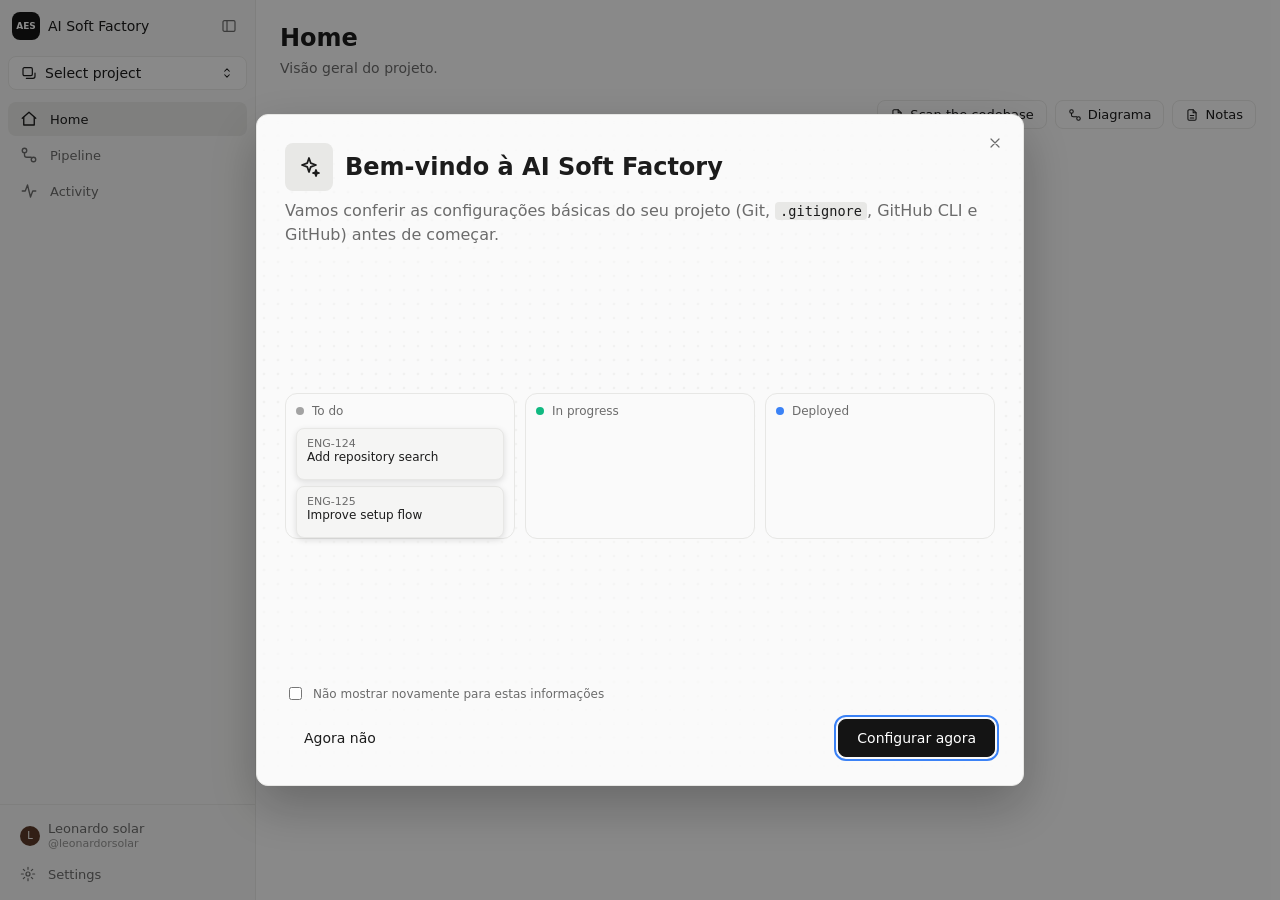
==== commit f4d22503: "feat: add templates and protocols for PRD, User Stories, TechSpec, and Testing - Introduced a compre" ====
--- a/index.html
+++ b/index.html
@@ -306,6 +306,7 @@
     <script src="js/diagram.js"></script>
     <script src="js/notes.js"></script>
     <script src="js/cycle-md.js"></script>
+    <script src="js/cycle-json.js"></script>
     <script src="js/cycles.js"></script>
   </body>
 </html>
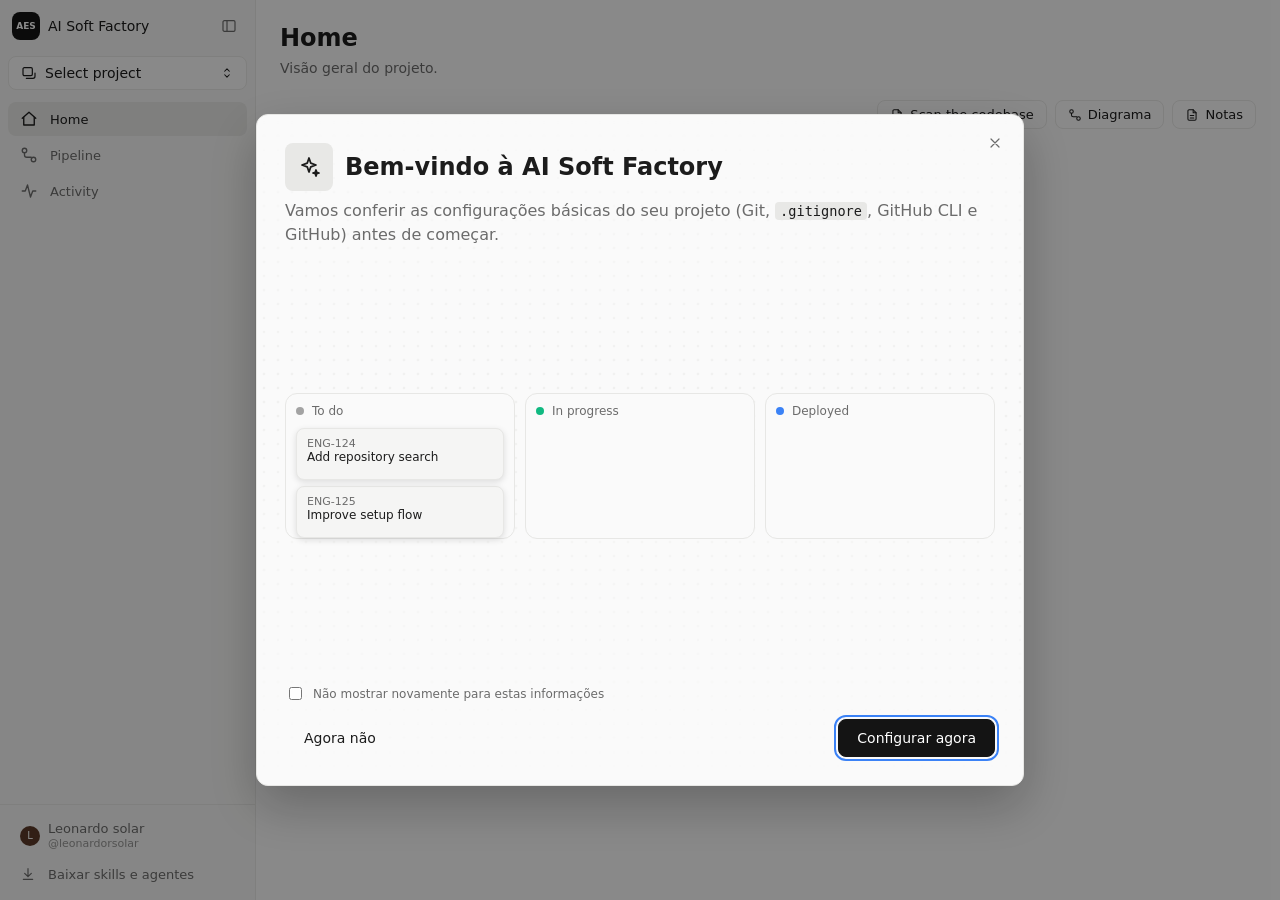
==== commit e7c6c9ce: "Add Excalidraw skill for creating hand-drawn diagrams - Introduced SKILL.md for Excalidraw with usag" ====
--- a/index.html
+++ b/index.html
@@ -37,6 +37,7 @@
         <symbol id="i-file" viewBox="0 0 24 24"><path d="M14 3H7a2 2 0 00-2 2v14a2 2 0 002 2h10a2 2 0 002-2V8z"/><path d="M14 3v5h5M9 13h6M9 17h6"/></symbol>
         <symbol id="i-github" viewBox="0 0 24 24"><path d="M9 19c-4 1.5-4-2-6-2.5m12 5v-3.5c0-1 .1-1.4-.5-2 2.8-.3 5.5-1.4 5.5-6a4.6 4.6 0 00-1.3-3.2 4.2 4.2 0 00-.1-3.2s-1.1-.3-3.5 1.3a12.3 12.3 0 00-6.2 0C6.5 2.8 5.4 3.1 5.4 3.1a4.2 4.2 0 00-.1 3.2A4.6 4.6 0 004 9.5c0 4.6 2.7 5.7 5.5 6-.6.6-.6 1.2-.5 2V21"/></symbol>
         <symbol id="i-upload" viewBox="0 0 24 24"><path d="M12 16V4M7 9l5-5 5 5"/><path d="M5 16v3a1 1 0 001 1h12a1 1 0 001-1v-3"/></symbol>
+        <symbol id="i-download" viewBox="0 0 24 24"><path d="M12 4v12M7 11l5 5 5-5"/><path d="M5 20h14"/></symbol>
         <symbol id="i-copy" viewBox="0 0 24 24"><rect x="9" y="9" width="11" height="11" rx="2"/><path d="M5 15V6a2 2 0 012-2h9"/></symbol>
         <symbol id="i-check" viewBox="0 0 24 24"><path d="M5 12.5l4.5 4.5L19 7.5"/></symbol>
         <symbol id="i-x" viewBox="0 0 24 24"><path d="M6 6l12 12M18 6L6 18"/></symbol>
@@ -96,10 +97,10 @@
               <div class="user__handle" data-user-handle>@leonardorsolar</div>
             </div>
           </div>
-          <a class="nav__item" href="#/settings" data-link>
-            <svg class="icon" width="16" height="16"><use href="#i-settings" /></svg>
-            <span>Settings</span>
-          </a>
+          <button class="nav__item" type="button" data-skills-install-all title="Copia as skills (.claude/skills) e os agentes (.claude/agents) para o projeto selecionado">
+            <svg class="icon" width="16" height="16"><use href="#i-download" /></svg>
+            <span>Baixar skills e agentes</span>
+          </button>
         </div>
       </aside>
 
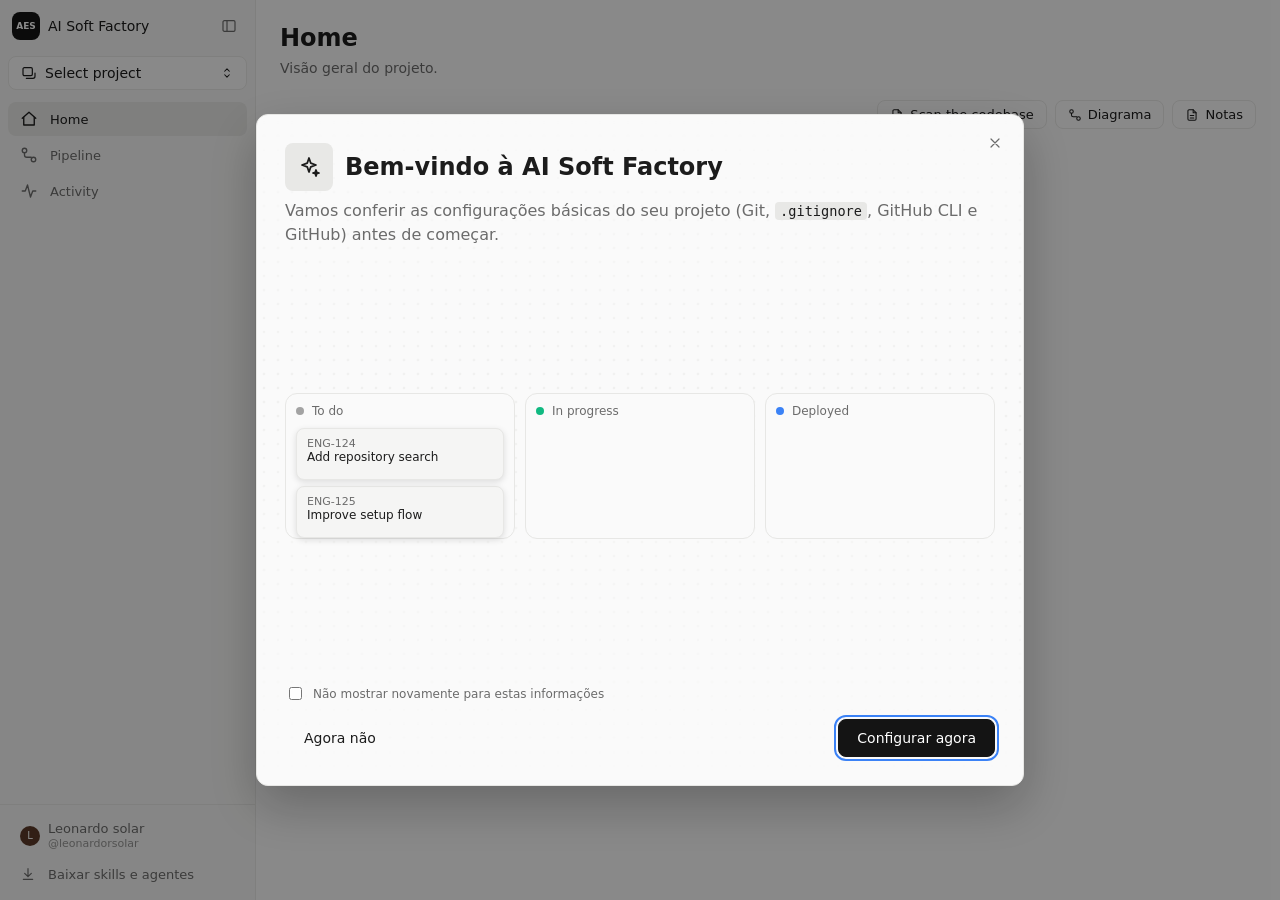
==== commit acc88aa7: "Refine criar-agente skill: clarify creation process, adjust output structure, and enhance alignment " ====
--- a/index.html
+++ b/index.html
@@ -97,7 +97,7 @@
               <div class="user__handle" data-user-handle>@leonardorsolar</div>
             </div>
           </div>
-          <button class="nav__item" type="button" data-skills-install-all title="Copia as skills (.claude/skills) e os agentes (.claude/agents) para o projeto selecionado">
+          <button class="nav__item" type="button" data-skills-install-all title="Copia as skills (.claude/skills), os agentes (.claude/agents) e liga o hook do Activity em .claude/settings.json do projeto selecionado">
             <svg class="icon" width="16" height="16"><use href="#i-download" /></svg>
             <span>Baixar skills e agentes</span>
           </button>
@@ -208,7 +208,15 @@
 
         <!-- ===== Pipeline: ciclos em colunas e cards (js/cycles.js) ===== -->
         <section class="page page--cycles" data-page="/pipeline" data-title="Pipeline" hidden>
-          <div class="cy" data-cycles></div>
+          <div class="pipe-tabs tabs" role="tablist" data-pipe-tabs>
+            <button class="tab is-active" type="button" role="tab" data-pipe-tab="pipeline">Pipeline</button>
+            <button class="tab" type="button" role="tab" data-pipe-tab="construction">Construction</button>
+            
+          </div>
+          <div class="pipe-panel" data-pipe-panel="construction" hidden>
+            <div class="cy" data-cycles></div>
+          </div>
+          <div class="pipe-panel" data-pipe-panel="pipeline"><div data-pipeline-view></div></div>
         </section>
 
         <section class="page page--activity" data-page="/activity" data-title="Activity" hidden>
@@ -309,5 +317,6 @@
     <script src="js/cycle-md.js"></script>
     <script src="js/cycle-json.js"></script>
     <script src="js/cycles.js"></script>
+    <script src="js/pipeline.js"></script>
   </body>
 </html>
--- a/css/cycles.css
+++ b/css/cycles.css
@@ -196,3 +196,86 @@
 .cy-col--new button { padding: 4px 10px; font: inherit; font-size: 12px; color: var(--color-text-muted); background: var(--color-bg); border: 1px dashed var(--color-text-muted); border-radius: var(--radius-sm); cursor: pointer; }
 .cy-col--new button:hover { color: var(--color-text); border-color: var(--color-text); border-style: solid; }
 .cy-dlg--sm hr { width: 100%; border: 0; border-top: 1px solid var(--color-border); }
+
+/* Abas da página Pipeline (Construction / Pipeline) */
+.pipe-tabs { margin: 0; padding: 0 var(--space-4); flex: none; }
+.pipe-panel { flex: 1; min-height: 0; display: flex; flex-direction: column; }
+.pipe-panel[hidden] { display: none; }
+.pipe-panel > .cy { flex: 1; min-height: 0; }
+
+/* Aba Pipeline: desenho do ciclo + tarefa alinhada às fases (js/pipeline.js) */
+[data-pipe-panel="pipeline"] { overflow: auto; padding: var(--space-4); }
+.pp__title { margin: 0 0 4px; font-size: var(--text-md); }
+.pp__hint { margin: 0 0 var(--space-3); font-size: var(--text-sm); color: var(--color-text-muted); }
+.pp__diagram, .pp__board { margin-bottom: var(--space-5); }
+.pp__grid { display: grid; grid-template-columns: repeat(6, minmax(150px, 1fr)); gap: var(--space-3); overflow-x: auto; padding: var(--space-3); border: 1px solid var(--color-border); border-radius: 12px; background: var(--color-surface); align-items: start; }
+.pp__head { display: flex; flex-direction: column; margin-bottom: var(--space-2); }
+.pp__head b { font-size: 11px; letter-spacing: .08em; text-transform: uppercase; color: var(--color-text-muted); }
+.pp__head span { font: 11px ui-monospace, Menlo, monospace; color: var(--color-text-muted); }
+.pp__steps { display: grid; gap: var(--space-4); padding: var(--space-2); border-radius: 10px; background: var(--color-active); min-height: 80px; }
+.pp__steps--lv { column-gap: 64px; align-items: start; }
+.pp__sub { display: grid; gap: var(--space-4); align-content: start; min-width: 0; }
+.pp__step { padding: 8px 10px; border: 1.5px dashed var(--color-border); border-radius: 8px; opacity: .55; background: var(--color-bg); display: grid; gap: 2px; }
+.pp__step strong { font-size: 13px; } .pp__step small { font: 11px ui-monospace, Menlo, monospace; color: var(--color-text-muted); }
+.pp__step.is-on { opacity: 1; border: 2px solid #1b8a4a; }
+.pp__loop { margin: var(--space-2) 0 0; text-align: center; font: 12px ui-monospace, Menlo, monospace; color: #b46500; }
+.pp__card { padding: 12px; border: 1px solid var(--color-border); border-radius: 12px; background: var(--color-bg); box-shadow: 0 1px 3px rgba(0,0,0,.06); }
+.pp__num { font: 11px ui-monospace, Menlo, monospace; color: var(--color-text-muted); }
+.pp__ctitle { font-weight: 600; font-size: 13px; margin: 2px 0 6px; }
+.pp__meta { font: 10.5px ui-monospace, Menlo, monospace; color: var(--color-text-muted); }
+.pp__empty { color: var(--color-text-muted); font-size: var(--text-xs); padding: 2px; }
+
+.pp__wrap { position: relative; }
+.pp__diagram .pp__grid { position: relative; padding-bottom: 56px; }
+.pp__svg { position: absolute; top: 0; left: 0; pointer-events: none; overflow: visible; }
+.pp__step.is-click { cursor: pointer; }
+.pp__step.is-click:hover { border-color: var(--color-text-muted); }
+.pp__step.is-on.is-click:hover { border-color: #1b8a4a; box-shadow: 0 0 0 2px color-mix(in srgb, #1b8a4a 25%, transparent); }
+.pp__step.is-click:focus-visible { outline: 2px solid var(--color-focus); outline-offset: 2px; }
+dialog.pp__dlg { width: min(560px, calc(100vw - 32px)); padding: 0; border: 1px solid var(--color-border); border-radius: 12px; background: var(--color-bg); color: var(--color-text); }
+dialog.pp__dlg::backdrop { background: rgba(0,0,0,.5); }
+.pp__dhead { display: flex; justify-content: space-between; gap: var(--space-3); padding: var(--space-3) var(--space-4); border-bottom: 1px solid var(--color-border); }
+.pp__dhead h3 { margin: 0; font-size: 16px; } .pp__dhead small { color: var(--color-text-muted); }
+.pp__close { border: 0; background: none; color: var(--color-text-muted); font-size: 20px; cursor: pointer; line-height: 1; }
+.pp__dbody { padding: var(--space-3) var(--space-4) var(--space-4); font-size: 13px; line-height: 1.45; }
+.pp__dbody p { margin: 0 0 var(--space-3); }
+.pp__dl { display: grid; grid-template-columns: max-content 1fr; gap: 6px 14px; margin: 0; }
+.pp__dl dt { color: var(--color-text-muted); } .pp__dl dd { margin: 0; font: 12px ui-monospace, Menlo, monospace; overflow-wrap: anywhere; }
+
+.pp__flow { animation: pp-flow 1s linear infinite; }
+@keyframes pp-flow { to { stroke-dashoffset: -14; } }
+@media (prefers-reduced-motion: reduce) { .pp__flow { animation: none; } }
+
+.pp__src { display: flex; align-items: center; gap: 8px; margin-bottom: var(--space-2); font-size: var(--text-sm); }
+.pp__from { font: 11px ui-monospace, Menlo, monospace; color: var(--color-text-muted); }
+.pp__sel { font: inherit; padding: 2px 6px; border: 1px solid var(--color-border); border-radius: 6px; background: var(--color-bg); color: var(--color-text); }
+
+.pp__ctitle2 { margin: var(--space-3) 0 6px; font-size: 12px; font-weight: 600; color: var(--color-text-muted); }
+.pp__cmd { display: flex; align-items: center; gap: 8px; margin-bottom: 6px; padding: 6px 6px 6px 10px; border: 1px solid var(--color-border); border-radius: 8px; background: var(--color-surface); }
+.pp__cmd code { flex: 1; font: 12px ui-monospace, Menlo, monospace; overflow-wrap: anywhere; }
+.pp__copy { padding: 3px 10px; font-size: 12px; }
+
+/* cards de tarefa (js/pipeline.js) */
+.pp__cards { display: grid; gap: var(--space-2); align-content: start; min-height: 40px; }
+.pp__card.is-click { cursor: pointer; }
+.pp__card.is-click:hover { border-color: var(--color-text-muted); }
+.pp__card.is-live { border-color: #2563eb; box-shadow: 0 0 0 1px #2563eb; }
+.pp__card.is-off { opacity: .55; }
+.pp__top { display: flex; align-items: center; gap: 6px; }
+.pp__pulse { width: 7px; height: 7px; border-radius: 50%; background: #2563eb; animation: pp-pulse 1.6s ease-in-out infinite; }
+@keyframes pp-pulse { 0%, 100% { opacity: 1; } 50% { opacity: .25; } }
+.pp__flag { margin-left: auto; font-size: 10px; font-weight: 600; text-transform: uppercase; letter-spacing: .04em; color: #b46500; text-align: right; }
+.pp__mini { display: grid; gap: 2px; margin-top: 8px; padding-top: 8px; border-top: 1px solid var(--color-border); }
+.pp__mrow { display: grid; grid-template-columns: 14px 1fr auto; gap: 6px; font-size: 11.5px; color: var(--color-text-muted); }
+.pp__mrow small { font: 10.5px ui-monospace, Menlo, monospace; }
+.pp__mrow.is-done { color: var(--color-text); } .pp__mrow.is-done i { color: #1b8a4a; }
+.pp__mrow.is-running { color: #2563eb; font-weight: 600; } .pp__mrow.is-waiting { color: #b46500; }
+@media (prefers-reduced-motion: reduce) { .pp__pulse { animation: none; } }
+dialog.pp__dlg--wide { width: min(980px, calc(100vw - 32px)); height: min(720px, 90vh); }
+dialog.pp__dlg--wide[open] { display: flex; flex-direction: column; }
+.pp__tbody { flex: 1; min-height: 0; display: grid; grid-template-columns: 200px minmax(0, 1fr); }
+.pp__tfiles { border-right: 1px solid var(--color-border); padding: 8px; overflow-y: auto; display: flex; flex-direction: column; gap: 2px; }
+.pp__tfiles button { text-align: left; border: 0; background: none; font: 12px ui-monospace, Menlo, monospace; color: var(--color-text-muted); padding: 5px 8px; border-radius: 6px; cursor: pointer; }
+.pp__tfiles button:hover { background: var(--color-hover); } .pp__tfiles button.is-on { background: var(--color-active); color: var(--color-text); }
+.pp__tdoc { overflow-y: auto; padding: 16px 20px; min-width: 0; }
+.pp__tdoc .md, .pp__tdoc .md pre { max-height: none; overflow: visible; }
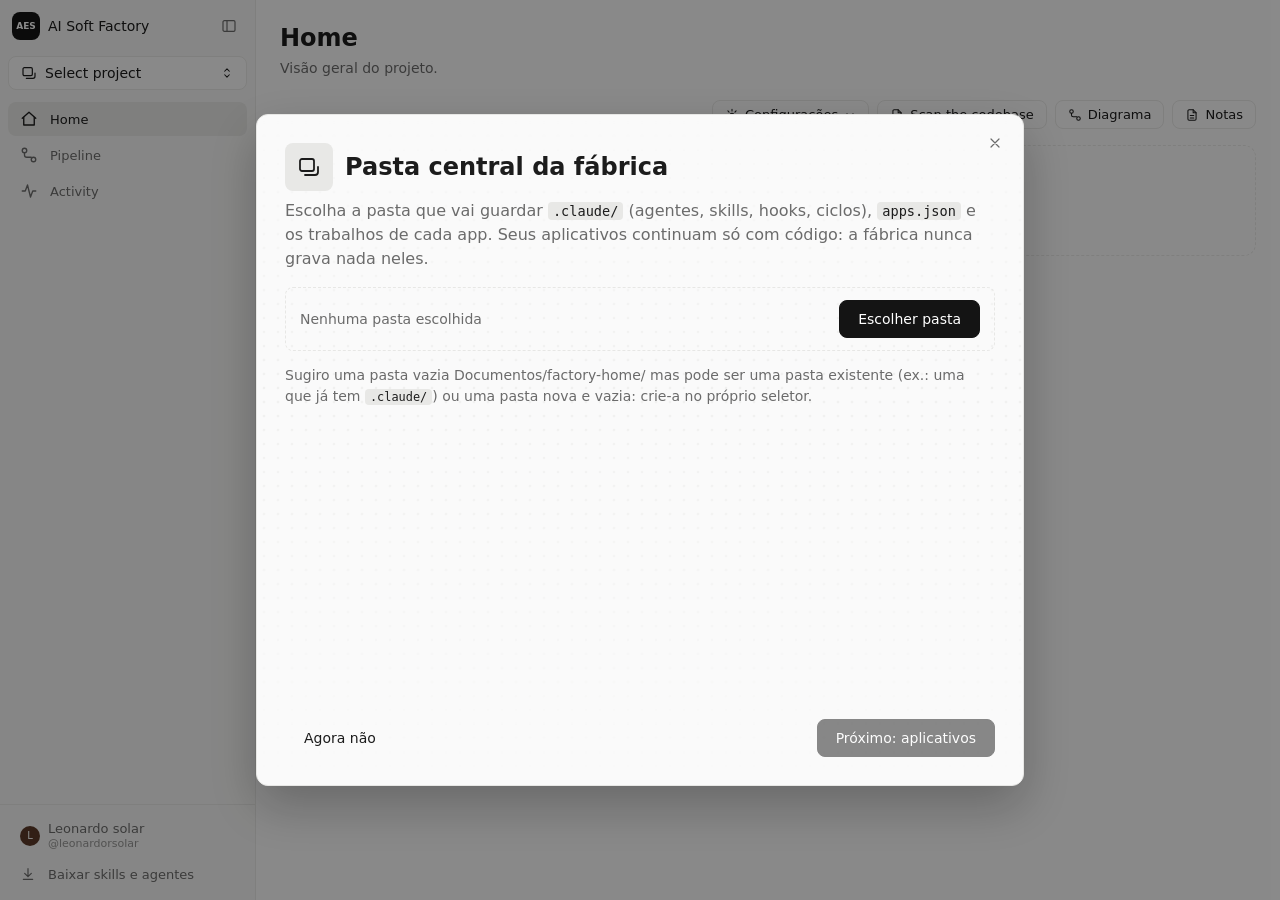
==== commit 4a4438ce: "feat: add hooks to restrict code writing and create memory templates - Introduced `restringir-escrit" ====
--- a/index.html
+++ b/index.html
@@ -97,7 +97,7 @@
               <div class="user__handle" data-user-handle>@leonardorsolar</div>
             </div>
           </div>
-          <button class="nav__item" type="button" data-skills-install-all title="Copia as skills (.claude/skills), os agentes (.claude/agents) e liga o hook do Activity em .claude/settings.json do projeto selecionado">
+          <button class="nav__item" type="button" data-skills-install-all title="Instala agentes, skills e hooks em .claude/ da PASTA CENTRAL (nunca nos apps)">
             <svg class="icon" width="16" height="16"><use href="#i-download" /></svg>
             <span>Baixar skills e agentes</span>
           </button>
@@ -110,6 +110,23 @@
           <h1 class="page__title">Home</h1>
           <p class="page__subtitle">Visão geral do projeto.</p>
           <div class="home-actions">
+            <div class="menu" data-menu>
+              <button class="btn btn--icon" type="button" aria-haspopup="menu" aria-expanded="false" data-menu-toggle>
+                <svg class="icon" width="14" height="14"><use href="#i-settings" /></svg>
+                Configurações
+                <svg class="icon" width="12" height="12"><use href="#i-chevron" /></svg>
+              </button>
+              <div class="menu__list" role="menu" hidden>
+                <button class="menu__item" type="button" role="menuitem" data-home-open>
+                  <strong>Configurações da Factory</strong>
+                  <span>Pasta central, aplicativos e comando do Claude Code</span>
+                </button>
+                <button class="menu__item" type="button" role="menuitem" data-onboarding-open>
+                  <strong>Configurações iniciais do app</strong>
+                  <span>Git, .gitignore, GitHub CLI e publicar no GitHub</span>
+                </button>
+              </div>
+            </div>
             <a class="btn btn--icon" href="#/project" data-link-nav>
               <svg class="icon" width="14" height="14"><use href="#i-file" /></svg>
               Scan the codebase
@@ -123,6 +140,8 @@
               Notas
             </a>
           </div>
+          <!-- Pasta central, apps e ciclo de cada app (js/home.js) -->
+          <div class="fp" data-factory-panel></div>
         </section>
 
         <!-- ===== Scan the codebase ===== -->
@@ -284,6 +303,19 @@
             </div>
           </form>
 
+          <h2 class="section-title">Pasta central</h2>
+          <p class="page__subtitle">Guarda agentes, skills, <code>apps.json</code> e os trabalhos de cada app. Os apps ficam só com código.</p>
+
+          <div class="setting" data-home-settings>
+            <div>
+              <div class="setting__name" data-home-name>Nenhuma pasta central</div>
+              <div class="setting__desc" data-home-info></div>
+            </div>
+            <div class="gh-actions">
+              <button class="btn" data-home-open>Escolher pasta central</button>
+            </div>
+          </div>
+
           <h2 class="section-title">Select your project</h2>
           <p class="page__subtitle">Factory: choose the folder of the project you want to work on.</p>
 
@@ -307,6 +339,7 @@
     <script src="js/router.js"></script>
     <script src="js/github.js"></script>
     <script src="js/project.js"></script>
+    <script src="js/home.js"></script>
     <script src="js/onboarding.js"></script>
     <script src="js/devmentor-prompts.js"></script>
     <script src="js/skills-bundle.js"></script>
--- a/css/pages.css
+++ b/css/pages.css
@@ -283,3 +283,71 @@
 .activity__title { flex: 1; min-width: 0; overflow: hidden; text-overflow: ellipsis; white-space: nowrap; font-weight: 500; }
 .activity__summary { width: 100%; padding-left: 28px; font-size: 12px; font-style: italic; color: var(--color-text-muted); opacity: .7; }
 .activity__time { flex: none; margin-left: auto; padding-left: var(--space-2); font: 12px ui-monospace, Menlo, monospace; color: var(--color-text-muted); }
+
+/* Menu suspenso (Home → Configurações) */
+.menu { position: relative; }
+.menu__list { position: absolute; right: 0; top: calc(100% + 4px); z-index: 20; display: flex; flex-direction: column; min-width: 280px; padding: 4px; border: 1px solid var(--color-border); border-radius: var(--radius-md); background: var(--color-bg); box-shadow: 0 10px 30px rgb(0 0 0 / .15); }
+.menu__list[hidden] { display: none; }
+.menu__item { display: flex; flex-direction: column; align-items: flex-start; gap: 2px; padding: 8px 10px; border-radius: var(--radius-sm); text-align: left; }
+.menu__item:hover, .menu__item:focus-visible { background: var(--color-hover); }
+.menu__item strong { font-weight: 600; font-size: var(--text-sm); }
+.menu__item span { font-size: var(--text-xs); color: var(--color-text-muted); }
+@media (max-width: 560px) { .home-actions { flex-wrap: wrap; } .menu__list { right: auto; left: 0; min-width: min(280px, calc(100vw - 32px)); } }
+
+/* Painel da fábrica na Home (js/home.js): pasta central, apps e ciclo */
+.fp { display: flex; flex-direction: column; gap: var(--space-3); }
+.fp code { font-family: ui-monospace, monospace; font-size: 12px; }
+.fp__empty { display: flex; flex-direction: column; align-items: flex-start; gap: var(--space-2); padding: var(--space-4); border: 1px dashed var(--color-border); border-radius: var(--radius-lg); }
+.fp__empty span { color: var(--color-text-muted); }
+.fp__home { display: flex; align-items: center; justify-content: space-between; gap: var(--space-3); flex-wrap: wrap; padding: 14px 16px; border: 1px solid var(--color-border); border-radius: var(--radius-lg); background: var(--color-surface); }
+.fp__home-info { display: flex; align-items: flex-start; gap: var(--space-3); min-width: 0; }
+.fp__home-info > div { display: flex; flex-direction: column; gap: 2px; min-width: 0; }
+.fp__home-info code { color: var(--color-text-muted); overflow-wrap: anywhere; }
+.fp__label { font-size: var(--text-xs); text-transform: uppercase; letter-spacing: .04em; color: var(--color-text-muted); }
+.fp__actions { display: flex; gap: var(--space-2); flex-wrap: wrap; }
+.fp__section { display: flex; align-items: center; justify-content: space-between; gap: var(--space-2); margin-top: var(--space-2); font-weight: 600; }
+.fp__section small { margin-left: 4px; font-weight: 500; color: var(--color-text-muted); }
+.fp__grid { display: grid; grid-template-columns: repeat(auto-fill, minmax(min(100%, 320px), 1fr)); gap: var(--space-3); }
+.fp__app { display: flex; flex-direction: column; gap: 10px; padding: 14px 16px; border: 1px solid var(--color-border); border-radius: var(--radius-lg); background: var(--color-bg); }
+.fp__app-head { display: flex; align-items: center; justify-content: space-between; gap: var(--space-2); }
+.fp__row { display: flex; align-items: center; gap: var(--space-2); min-width: 0; }
+.fp__row code { flex: 1; min-width: 0; overflow: hidden; text-overflow: ellipsis; white-space: nowrap; color: var(--color-text-muted); }
+.fp__meta { display: flex; align-items: center; gap: 6px; font-size: var(--text-sm); color: var(--color-text-muted); }
+.fp__meta a { text-decoration: underline; color: var(--color-text); }
+.fp__cycle { display: flex; align-items: center; gap: var(--space-2); font-size: var(--text-sm); }
+.fp__cycle span { font-weight: 600; }
+.fp__select { flex: 1; min-width: 0; padding: 6px 8px; border: 1px solid var(--color-border); border-radius: var(--radius-sm); background: var(--color-bg); color: var(--color-text); font: inherit; }
+.fp__hint { font-size: var(--text-sm); color: var(--color-text-muted); }
+.fp__hint code { padding: 1px 4px; border-radius: 4px; background: var(--color-active); }
+.fp__ok { font-size: var(--text-sm); color: #059669; }
+
+/* "Como usar" ao lado de cada app: acordeão alinhado ao cartão do app */
+.fp__grid { grid-template-columns: 1fr; }
+.fp__approw { display: grid; grid-template-columns: minmax(280px, 1fr) 2fr; gap: var(--space-3); align-items: start; }
+.fp__approw > .fp__app { align-self: stretch; }
+.fp__approw:has(.fp__guide[open]) > .fp__app { align-self: start; }
+.fp__guide { min-width: 0; border: 1px solid var(--color-border); border-radius: var(--radius-lg); background: var(--color-surface); }
+.fp__guide:not([open]) { align-self: stretch; display: flex; flex-direction: column; justify-content: center; }
+.fp__guide-head { display: flex; align-items: center; justify-content: space-between; gap: var(--space-2); padding: 14px 16px; cursor: pointer; list-style: none; border-radius: var(--radius-lg); }
+.fp__guide-head::-webkit-details-marker { display: none; }
+.fp__guide-head:hover { background: var(--color-hover); }
+.fp__guide-head:focus-visible { outline: 2px solid var(--color-brand); outline-offset: -2px; }
+.fp__guide-head > div { display: flex; flex-direction: column; gap: 2px; min-width: 0; }
+.fp__guide-head span { font-size: var(--text-sm); color: var(--color-text-muted); }
+.fp__chev { flex-shrink: 0; color: var(--color-text-muted); transition: transform .15s ease; }
+.fp__guide[open] .fp__chev { transform: rotate(180deg); }
+.fp__guide[open] .fp__guide-head { border-bottom: 1px solid var(--color-border); border-radius: var(--radius-lg) var(--radius-lg) 0 0; }
+.fp__guide-body { display: flex; flex-direction: column; gap: 10px; padding: 12px 16px 16px; }
+.fp__issue-label { display: flex; align-items: center; gap: 6px; align-self: flex-end; font-size: var(--text-sm); color: var(--color-text-muted); }
+.fp__issue { width: 72px; padding: 4px 6px; border: 1px solid var(--color-border); border-radius: var(--radius-sm); background: var(--color-bg); color: var(--color-text); font: inherit; }
+.fp__steps { display: flex; flex-direction: column; gap: 10px; margin: 0; padding-left: 20px; }
+.fp__steps li::marker { color: var(--color-text-muted); font-size: var(--text-sm); }
+.fp__step-title { margin-bottom: 4px; font-size: var(--text-sm); font-weight: 600; }
+.fp__cmd { display: flex; align-items: center; gap: var(--space-2); min-width: 0; padding: 6px 6px 6px 10px; border: 1px solid var(--color-border); border-radius: var(--radius-sm); background: var(--color-bg); }
+.fp__cmd code { flex: 1; min-width: 0; overflow-x: auto; white-space: nowrap; }
+.fp__cmd .btn { flex-shrink: 0; padding: 2px 10px; font-size: var(--text-xs); }
+.fp__chips { display: flex; flex-wrap: wrap; gap: 6px; }
+.fp__chip { padding: 3px 10px; border: 1px solid var(--color-border); border-radius: 999px; background: var(--color-bg); font: 12px ui-monospace, monospace; }
+.fp__chip:hover { background: var(--color-hover); }
+@media (max-width: 900px) { .fp__approw { grid-template-columns: 1fr; } }
+@media (prefers-reduced-motion: reduce) { .fp__chev { transition: none; } }
--- a/css/onboarding.css
+++ b/css/onboarding.css
@@ -74,3 +74,22 @@
 .ob__done { text-align: center; }
 .ob__done p { font-size: 16px; line-height: 1.6; color: var(--color-text-muted); }
 .ob__done strong { display: block; margin-bottom: 8px; font-size: 18px; color: var(--color-text); }
+
+/* Pasta central (js/home.js) */
+.hs__pick { display: flex; align-items: center; justify-content: space-between; gap: var(--space-3); padding: 12px 14px; border: 1px dashed var(--color-border); border-radius: var(--radius-md); }
+.hs__pick-name { display: flex; align-items: center; gap: var(--space-2); min-width: 0; overflow-wrap: anywhere; color: var(--color-text-muted); }
+.hs__pick-name b { color: var(--color-text); }
+.hs__status { display: flex; align-items: center; gap: var(--space-2); font-size: var(--text-sm); color: var(--color-text-muted); }
+.hs__status .icon { flex-shrink: 0; color: #d97706; }
+.hs__status.is-ok .icon { color: #10b981; }
+.hs__status code { font-family: ui-monospace, monospace; font-size: 0.9em; padding: 1px 5px; border-radius: 4px; background: var(--color-active); color: var(--color-text); }
+.hs__actions { display: flex; align-items: center; gap: var(--space-3); flex-wrap: wrap; }
+.hs__field { display: flex; flex-direction: column; gap: 4px; }
+.hs__label { font-size: var(--text-sm); font-weight: 600; }
+.hs__field input { width: 100%; padding: 8px 10px; border: 1px solid var(--color-border); border-radius: var(--radius-sm); background: var(--color-bg); color: var(--color-text); font: 14px ui-monospace, monospace; }
+.hs__form { display: flex; flex-direction: column; gap: 10px; }
+.hs__app { display: flex; align-items: center; justify-content: space-between; gap: var(--space-3); }
+.hs__app-info { display: flex; flex-direction: column; gap: 2px; min-width: 0; }
+.hs__app-info span { font-size: var(--text-xs); color: var(--color-text-muted); overflow-wrap: anywhere; }
+.hs__add { align-self: flex-start; }
+@media (max-width: 560px) { .hs__pick, .hs__app { flex-direction: column; align-items: stretch; } }
--- a/css/cycles.css
+++ b/css/cycles.css
@@ -215,7 +215,7 @@
 .pp__steps { display: grid; gap: var(--space-4); padding: var(--space-2); border-radius: 10px; background: var(--color-active); min-height: 80px; }
 .pp__steps--lv { column-gap: 64px; align-items: start; }
 .pp__sub { display: grid; gap: var(--space-4); align-content: start; min-width: 0; }
-.pp__step { padding: 8px 10px; border: 1.5px dashed var(--color-border); border-radius: 8px; opacity: .55; background: var(--color-bg); display: grid; gap: 2px; }
+.pp__step { padding: 14px 10px; border: 1.5px dashed var(--color-border); border-radius: 8px; opacity: .55; background: var(--color-bg); display: grid; gap: 2px; }
 .pp__step strong { font-size: 13px; } .pp__step small { font: 11px ui-monospace, Menlo, monospace; color: var(--color-text-muted); }
 .pp__step.is-on { opacity: 1; border: 2px solid #1b8a4a; }
 .pp__loop { margin: var(--space-2) 0 0; text-align: center; font: 12px ui-monospace, Menlo, monospace; color: #b46500; }
@@ -228,6 +228,12 @@
 .pp__wrap { position: relative; }
 .pp__diagram .pp__grid { position: relative; padding-bottom: 56px; }
 .pp__svg { position: absolute; top: 0; left: 0; pointer-events: none; overflow: visible; }
+/* Desenho da pipeline: cards compactos (como o seletor de pipeline do aes-simple-ai-software-factory) */
+.pp__grid--flow { grid-template-columns: repeat(6, 170px); column-gap: 56px; }
+.pp__grid--flow .pp__steps, .pp__grid--flow .pp__sub { gap: 12px; }
+.pp__grid--flow .pp__steps { padding: 6px; }
+.pp__grid--flow .pp__step { padding: 6px 10px; gap: 0; min-height: 44px; align-content: center; min-width: 0; }
+.pp__grid--flow .pp__step small { white-space: nowrap; overflow: hidden; text-overflow: ellipsis; }
 .pp__step.is-click { cursor: pointer; }
 .pp__step.is-click:hover { border-color: var(--color-text-muted); }
 .pp__step.is-on.is-click:hover { border-color: #1b8a4a; box-shadow: 0 0 0 2px color-mix(in srgb, #1b8a4a 25%, transparent); }
@@ -279,3 +285,16 @@
 .pp__tfiles button:hover { background: var(--color-hover); } .pp__tfiles button.is-on { background: var(--color-active); color: var(--color-text); }
 .pp__tdoc { overflow-y: auto; padding: 16px 20px; min-width: 0; }
 .pp__tdoc .md, .pp__tdoc .md pre { max-height: none; overflow: visible; }
+
+/* etapa em andamento no card: indicador girando + linha destacada */
+.pp__mrow.is-running { background: color-mix(in srgb, #2563eb 10%, transparent); border-radius: 4px; }
+.pp__spin { display: inline-block; width: 10px; height: 10px; border: 2px solid color-mix(in srgb, #2563eb 25%, transparent); border-top-color: #2563eb; border-radius: 50%; animation: pp-spin .8s linear infinite; }
+@keyframes pp-spin { to { transform: rotate(360deg); } }
+@media (prefers-reduced-motion: reduce) { .pp__spin { animation: none; border-color: #2563eb; } }
+.pp__mrow small { white-space: nowrap; }
+
+/* gaveta da tarefa: arquivos agrupados por fase do ciclo */
+.pp__tgroup { margin: 10px 8px 2px; font-size: 10px; font-weight: 600; letter-spacing: .06em; text-transform: uppercase; color: var(--color-text-muted); }
+.pp__tgroup:first-child { margin-top: 2px; }
+.pp__tfiles { overflow-x: hidden; }
+.pp__tfiles button { white-space: nowrap; overflow: hidden; text-overflow: ellipsis; flex-shrink: 0; }
